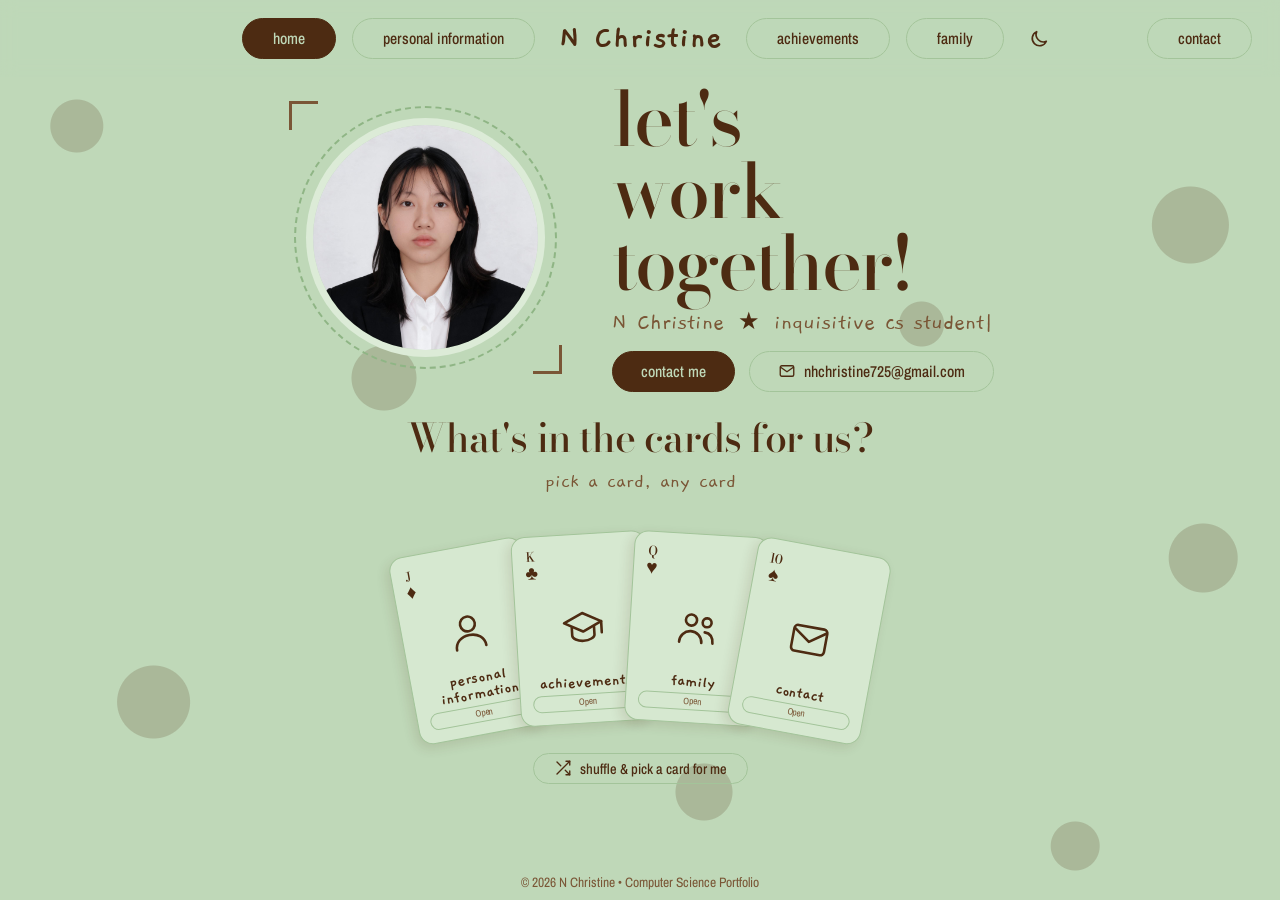
==== index.html @ 8bdc6e08 "Update index.html" ====
<!DOCTYPE html>
<html lang="en">
<head>
  <meta charset="UTF-8" />
  <meta name="viewport" content="width=device-width, initial-scale=1.0" />
  <title>N Christine — Portfolio</title>
  <meta name="description" content="Portfolio of N Christine, first-year BS Computer Science student at the University of the Cordilleras." />
  <link rel="icon" href="data:," />
  <link rel="preconnect" href="https://fonts.googleapis.com" />
  <link rel="preconnect" href="https://fonts.gstatic.com" crossorigin />
  <link href="https://fonts.googleapis.com/css2?family=Archivo+Narrow:wght@400;500;600&family=Bodoni+Moda:opsz,wght@6..96,400;6..96,500&family=Gaegu:wght@400;700&family=Almendra:wght@400;700&family=DM+Mono:wght@400;500&display=swap" rel="stylesheet" />
  <style>
    /* ===== COLORS & THEME (soft off-white, confetti dots, charcoal ink) ===== */
    :root {
      --bg: #bfd8b8;       /* Avocado */
      --card: #d6e8d0;
      --text: #4d2b12;     /* Espresso */
      --muted: #7a5636;
      --accent: #4d2b12;
      --accent2: #8fb585;
      --on-accent: #bfd8b8;
      --border: #a3c49a;
      --shadow: rgba(77, 43, 18, 0.12);
      --hand: "Gaegu", "Comic Sans MS", cursive;
      --serif: "Bodoni Moda", Georgia, serif;
      --sans: "Archivo Narrow", "Segoe UI", Arial, sans-serif;
    }
    body.dark {
      --bg: #4d2b12;
      --card: #5c3519;
      --text: #bfd8b8;
      --muted: #a9c4a1;
      --accent: #bfd8b8;
      --accent2: #8fb585;
      --on-accent: #4d2b12;
      --border: #6e4527;
      --shadow: rgba(0, 0, 0, 0.35);
    }
    * { box-sizing: border-box; margin: 0; padding: 0; }
    html, body { min-height: 100%; }
    body {
      font-family: var(--sans);
      background: var(--bg);
      color: var(--text);
      line-height: 1.6;
      transition: background .3s, color .3s;
      display: flex;
      flex-direction: column;
      min-height: 100vh;
      position: relative;
    }
    a { color: inherit; text-decoration: none; }

    /* Confetti dots background */
    body::before {
      content: "";
      position: fixed; inset: 0;
      z-index: -1; pointer-events: none;
      animation: drift 14s ease-in-out infinite alternate;
      opacity: .18;
      background:
        radial-gradient(circle at 6% 14%,  var(--accent) 0 26px, transparent 27px),
        radial-gradient(circle at 93% 25%, var(--accent) 0 38px, transparent 39px),
        radial-gradient(circle at 30% 42%, var(--accent) 0 32px, transparent 33px),
        radial-gradient(circle at 72% 36%, var(--accent) 0 22px, transparent 23px),
        radial-gradient(circle at 94% 62%, var(--accent) 0 34px, transparent 35px),
        radial-gradient(circle at 12% 78%, var(--accent) 0 36px, transparent 37px),
        radial-gradient(circle at 55% 88%, var(--accent) 0 28px, transparent 29px),
        radial-gradient(circle at 84% 94%, var(--accent) 0 24px, transparent 25px);
    }
    @keyframes drift { from { transform: translateY(-10px); } to { transform: translateY(12px); } }

    /* ===== NAVBAR: pill buttons around a handwritten name ===== */
    .navbar {
      position: sticky; top: 0; z-index: 100;
      display: grid; grid-template-columns: 1fr auto 1fr; align-items: center; gap: 24px;
      padding: 18px 5%;
      background: color-mix(in srgb, var(--bg) 88%, transparent);
      backdrop-filter: blur(8px);
    }
    .nav-side { display: flex; align-items: center; gap: 16px; }
    .nav-side.left { justify-content: flex-end; }
    .nav-side.right { justify-content: flex-start; }
    .logo {
      font-family: var(--hand); font-weight: 700; font-size: 2.1rem; line-height: 1;
      color: var(--text); cursor: pointer; text-align: center; white-space: nowrap;
    }
    button.nav-btn {
      font-family: var(--sans); font-size: .98rem; font-weight: 500;
      color: var(--text); background: transparent; cursor: pointer;
      padding: 9px 30px; border-radius: 30px; border: 1.5px solid var(--border);
      transition: all .2s; white-space: nowrap;
    }
    button.nav-btn:hover, button.nav-btn.active { background: var(--accent); color: var(--on-accent); border-color: var(--accent); }
    .theme-btn {
      background: none; border: none; cursor: pointer; color: var(--text);
      display: grid; place-items: center; width: 38px; height: 38px; border-radius: 50%;
    }
    .theme-btn:hover { background: var(--card); }

    /* ===== VIEWS ===== */
    main { flex: 1; padding: 30px 5% 40px; max-width: 1360px; margin: 0 auto; width: 100%; overflow-x: clip; }
    .page-view { display: none; }
    .page-view.active { display: block; }

    /* ===== HERO ===== */
    .hero {
      display: flex; align-items: center; justify-content: center;
      gap: 56px; min-height: 480px; margin-bottom: 60px;
    }
    .hero-img { position: relative; padding: 26px; }
    .hero-img img {
      width: 340px; height: 340px; object-fit: cover; border-radius: 50%;
      display: block;
      box-shadow: 0 0 0 7px color-mix(in srgb, var(--card) 85%, #fff);
      outline: 2px dashed var(--accent2); outline-offset: 17px;
    }
    .hero-img::before, .hero-img::after { content: ""; position: absolute; width: 26px; height: 26px; border: 0 solid var(--muted); pointer-events: none; }
    .hero-img::before { top: 2px; left: 2px; border-top-width: 3px; border-left-width: 3px; }
    .hero-img::after { bottom: 2px; right: 2px; border-bottom-width: 3px; border-right-width: 3px; }
    .hero-text h1 {
      font-family: var(--serif); font-weight: 500;
      font-size: clamp(3rem, 7vw, 5.4rem); line-height: .95; letter-spacing: -.03em;
    }
    .caption { font-family: var(--hand); font-size: 1.5rem; line-height: 1.2; color: var(--muted); margin-top: 18px; min-height: 2rem; }
    .caption .star { color: var(--text); margin: 0 4px; }
    .cursor { animation: blink 1s infinite; }
    @keyframes blink { 50% { opacity: 0; } }

    /* ===== CARD SECTION ===== */
    .deck-section-title {
      font-family: var(--serif); font-weight: 500; letter-spacing: -.02em;
      text-align: center; margin-bottom: 18px; font-size: clamp(2rem, 4.4vw, 3rem);
    }
    .deck-hint { text-align: center; font-family: var(--hand); font-size: 1.3rem; color: var(--muted); }

    .card-deck-wrapper {
      --cw: 170px; --ov: .3;
      display: flex; justify-content: center; align-items: flex-end; flex-wrap: nowrap;
      min-height: calc(var(--cw) * 1.41 + 90px); padding: 56px 0 10px; margin-bottom: 30px;
    }
    .nav-card {
      width: var(--cw); height: calc(var(--cw) * 1.41); flex: none;
      margin-left: calc(var(--cw) * var(--ov) * -1);
      background: var(--card);
      border: 1.5px solid var(--border); border-radius: 14px;
      padding: 16px; cursor: pointer;
      transition: transform .3s cubic-bezier(.25,.8,.25,1), box-shadow .3s, border-color .3s;
      display: flex; flex-direction: column; justify-content: space-between;
      box-shadow: -4px 4px 12px var(--shadow); position: relative; overflow: hidden;
      transform-origin: 50% 130%;
      transform: translateY(var(--y, 0px)) rotate(var(--rot, 0deg));
    }
    .nav-card:first-child { margin-left: 0; }
    .nav-card:hover, .nav-card:focus-visible {
      transform: translateY(-34px) rotate(0deg) scale(1.06);
      z-index: 20 !important; outline: none;
      border-color: var(--accent);
      box-shadow: 0 16px 28px var(--shadow);
    }
    .card-corner { font-family: var(--serif); font-weight: 500; font-size: 1.1rem; color: var(--text); display: flex; flex-direction: column; align-items: center; width: max-content; line-height: 1.1; }
    .card-corner.red { color: var(--text); }
    .card-suit { font-size: 1.2rem; line-height: 1; }
    .card-center { display: grid; place-items: center; color: var(--text); }
    .card-title-text { font-family: var(--hand); font-weight: 700; font-size: 1.5rem; line-height: 1; text-align: center; color: var(--text); }
    .card-badge {
      font-size: 0.72rem; text-align: center; padding: 2px 6px; border-radius: 10px; margin-top: 4px;
      background: transparent; color: var(--muted); border: 1px solid var(--border);
    }

    /* ===== ICONS ===== */
    .icon { width: 1em; height: 1em; fill: none; stroke: currentColor; stroke-width: 1.8;
            stroke-linecap: round; stroke-linejoin: round; flex-shrink: 0; }
    .card-center .icon { width: 56px; height: 56px; stroke-width: 1.4; }
    .theme-btn .icon { width: 22px; height: 22px; }
    .theme-btn .i-sun { display: none; }
    body.dark .theme-btn .i-sun { display: block; }
    body.dark .theme-btn .i-moon { display: none; }
    .contact-card-btn .icon { width: 22px; height: 22px; }
    .cs-card-icon .icon { width: 52px; height: 52px; stroke-width: 1.4; }
    .btn .icon { width: 18px; height: 18px; vertical-align: -3px; margin-right: 8px; }
    .deck-actions { display: flex; justify-content: center; margin: -10px 0 40px; }

    /* ===== SHUFFLE IN: cards slide in from the right, shuffling toward the left ===== */
    .card-deck-wrapper.pre .nav-card { opacity: 0; }
    .nav-card.dealt { animation: shuffleIn .95s cubic-bezier(.2,.8,.3,1) backwards; }
    /* shuffle & pick: the cards hop around, then one is chosen for you */
    .card-deck-wrapper.riffle .nav-card { animation: riffle .56s ease-in-out; }
    @keyframes riffle { 0%, 100% { translate: 0 0; } 45% { translate: var(--dx, 0px) -46px; } }
    .card-deck-wrapper.has-pick .nav-card:not(.picked) { opacity: .3; transition: opacity .35s, transform .3s; }
    @media (prefers-reduced-motion: reduce) { .card-deck-wrapper.riffle .nav-card { animation: none; } }
    @keyframes shuffleIn {
      0%   { opacity: 0; transform: translateX(80vw) translateY(-20px) rotate(28deg); }
      15%  { opacity: 1; }
      45%  { transform: translateX(26vw) translateY(-46px) rotate(-16deg); }
      72%  { transform: translateX(-5vw) translateY(-10px) rotate(9deg); }
    }
    @media (prefers-reduced-motion: reduce) {
      .nav-card.dealt, .cs-card-icon { animation: none; }
      .card-deck-wrapper.pre .nav-card { opacity: 1; }
    }

    /* ===== PAGE TRANSITION ===== */
    html.transitioning, html.transitioning body { overflow-x: hidden; }
    .flip-overlay {
      position: fixed; inset: 0; z-index: 500; display: grid; place-items: center;
      background: color-mix(in srgb, var(--bg) 80%, transparent);
      visibility: hidden; opacity: 0; transition: opacity .15s, visibility 0s .2s;
    }
    .flip-overlay.show { visibility: visible; opacity: 1; transition: opacity .15s; }
    .flip-scene { perspective: 1100px; }
    .flip-card { position: relative; width: 210px; height: 296px; transform-style: preserve-3d; }
    .card-face {
      position: absolute; inset: 0; border-radius: 18px; overflow: hidden;
      backface-visibility: hidden; -webkit-backface-visibility: hidden;
      box-shadow: 0 18px 40px var(--shadow);
    }
    .card-face.back {
      background:
        repeating-linear-gradient(45deg, transparent 0 9px, rgba(255,255,255,.07) 9px 10px),
        var(--accent);
      color: var(--on-accent);
      display: grid; place-items: center;
      border: 1.5px solid var(--accent);
    }
    .card-face.back::before {
      content: ""; position: absolute; inset: 12px; border-radius: 10px;
      border: 1.5px solid var(--on-accent); opacity: .5;
    }
    .card-face.back .spade-fill { width: 64px; height: 64px; }
    .card-face.front {
      transform: rotateY(180deg); background: var(--card); border: 1.5px solid var(--border);
      display: flex; flex-direction: column; align-items: center; justify-content: center; gap: 14px;
    }
    .card-face.front .card-corner { position: absolute; top: 14px; left: 16px; }
    .card-face.front .card-corner.br { top: auto; left: auto; bottom: 14px; right: 16px; transform: rotate(180deg); }
    .card-face.front .card-center .icon { width: 84px; height: 84px; stroke-width: 1.3; }
    .card-face.front .card-title-text { font-size: 1.55rem; padding: 0 16px; }
    .spade-fill { fill: currentColor; stroke: none; }

    /* ===== SPADE CURSOR ===== */
    html, body, * { cursor: url("data:image/svg+xml,%3Csvg xmlns='http://www.w3.org/2000/svg' width='26' height='26' viewBox='0 0 24 24'%3E%3Cpath d='M12 1.8C12 1.8 4 8.6 4 13.6a4.1 4.1 0 0 0 7 2.8c-.2 2.1-1 3.6-2.6 4.8h7.2c-1.6-1.2-2.4-2.7-2.6-4.8a4.1 4.1 0 0 0 7-2.8C20 8.6 12 1.8 12 1.8Z' fill='white' stroke='%234d2b12' stroke-width='1.3' stroke-linejoin='round'/%3E%3C/svg%3E") 13 3, auto; }
    a, button, .nav-card, .logo { cursor: url("data:image/svg+xml,%3Csvg xmlns='http://www.w3.org/2000/svg' width='34' height='34' viewBox='0 0 24 24'%3E%3Cpath d='M12 1.8C12 1.8 4 8.6 4 13.6a4.1 4.1 0 0 0 7 2.8c-.2 2.1-1 3.6-2.6 4.8h7.2c-1.6-1.2-2.4-2.7-2.6-4.8a4.1 4.1 0 0 0 7-2.8C20 8.6 12 1.8 12 1.8Z' fill='white' stroke='%234d2b12' stroke-width='1.3' stroke-linejoin='round'/%3E%3C/svg%3E") 17 4, pointer; }

    /* ===== BUTTONS ===== */
    .btn-row { display: flex; gap: 14px; flex-wrap: wrap; margin-top: 22px; }
    .btn {
      font-family: var(--sans); font-size: .98rem; font-weight: 500;
      padding: 9px 28px; border-radius: 30px; cursor: pointer;
      border: 1.5px solid var(--border); transition: transform .2s, background .2s, color .2s; display: inline-block;
    }
    .btn:hover { transform: translateY(-3px); }
    .btn.primary { background: var(--accent); border-color: var(--accent); color: var(--on-accent); }
    .btn.outline { color: var(--text); background: transparent; }
    .btn.outline:hover { background: var(--accent); color: var(--on-accent); border-color: var(--accent); }

    /* ===== CONTACT VIEW ===== */
    .contact-container {
      max-width: 600px; margin: 40px auto; background: var(--card);
      border: 1.5px solid var(--border); border-radius: 20px; padding: 40px;
      box-shadow: 0 8px 20px var(--shadow); text-align: center;
    }
    .contact-container h2 { font-family: var(--serif); font-weight: 500; font-size: 2.4rem; margin-bottom: 12px; letter-spacing: -.02em; }
    .contact-container p { color: var(--muted); margin-bottom: 28px; font-size: 1.1rem; }
    .contact-links { display: flex; flex-direction: column; gap: 14px; }
    .contact-card-btn {
      display: flex; align-items: center; justify-content: center; gap: 12px;
      padding: 12px; border-radius: 30px; background: transparent; border: 1.5px solid var(--border);
      font-weight: 500; font-size: 1.05rem; color: var(--text); transition: all .2s;
    }
    .contact-card-btn:hover { background: var(--accent); color: var(--on-accent); transform: translateY(-2px); }

    /* ===== COMING SOON VIEW ===== */
    .coming-soon-container {
      min-height: 400px; display: flex; flex-direction: column;
      align-items: center; justify-content: center; text-align: center;
      background: var(--card); border: 1.5px dashed var(--border); border-radius: 24px;
      padding: 50px 20px; margin: 40px 0;
    }
    .cs-card-icon {
      width: 100px; height: 140px; background: var(--bg); border: 1.5px solid var(--border);
      border-radius: 12px; display: flex; flex-direction: column; align-items: center;
      justify-content: center; margin-bottom: 24px; color: var(--text);
      box-shadow: 0 6px 14px var(--shadow); animation: float 3s ease-in-out infinite;
    }
    @keyframes float { 0%, 100% { transform: translateY(0); } 50% { transform: translateY(-10px); } }
    .cs-title { font-family: var(--serif); font-weight: 500; font-size: 2.4rem; letter-spacing: -.02em; margin-bottom: 10px; }
    .cs-subtitle { color: var(--muted); max-width: 450px; font-size: 1.1rem; margin-bottom: 28px; }


    /* ===== ABOUT VIEW ===== */
    .about-grid { display: grid; grid-template-columns: minmax(0,5.5fr) minmax(0,6.5fr); gap: 56px; align-items: start; margin: 24px 0 20px; }
    .about-photo { margin: 0; background: var(--card); border: 1.5px solid var(--border); border-radius: 20px; padding: 14px; box-shadow: 0 8px 20px var(--shadow); transform: rotate(-2deg); position: sticky; top: 110px; }
    .about-photo img { display: block; width: 100%; height: auto; border-radius: 12px; }
    .paper{background:linear-gradient(rgba(255,249,243,.7),rgba(255,249,243,.7)),#f7c5d5 url("paper.jpg") center/cover;color:#4d2b12;padding:44px 46px 30px;border-radius:10px;border:1.5px solid rgba(77,43,18,.2);box-shadow:0 8px 20px var(--shadow)}
    .paper p{font-size:1.3rem;line-height:1.75;margin-bottom:20px;font-weight:400;color:#4d2b12}
    .paper-rule { border: 0; border-top: 3px solid #4d2b12; margin: 22px 0 0; }
    .connect { margin-top: 28px; }
    .connect-title { font-family: "Almendra", var(--serif), Georgia, serif; font-weight: 700; font-size: 2.9rem; line-height: 1.1; color: var(--text); }
    .connect .btn-row { margin-top: 14px; }
    @media (max-width: 860px) {
      .about-grid { grid-template-columns: 1fr; gap: 30px; }
      .about-photo { position: static; max-width: 420px; margin: 0 auto; }
      .paper { padding: 26px 22px 18px; }
      .paper p { font-size: 1.15rem; }
      .connect { text-align: center; }
    }


    /* ===== PAGE HEADERS (card symbol per page) + AT-A-GLANCE ===== */
    .page-head { display: flex; align-items: center; justify-content: center; gap: 24px; margin: 6px 0 22px; text-align: left; }
    .page-title { font-family: var(--serif); font-weight: 500; font-size: clamp(2.2rem, 5vw, 3.4rem); letter-spacing: -.02em; line-height: 1; }
    .page-sub { font-family: var(--hand); font-size: 1.45rem; color: var(--muted); margin-top: 6px; }
    .mini-card { position: relative; width: 92px; height: 130px; flex: none; display: grid; place-items: center;
      background: var(--card); border: 1.5px solid var(--border); border-radius: 12px; color: var(--text);
      box-shadow: -3px 4px 10px var(--shadow); transform: rotate(-4deg); }
    .mini-card .card-corner { position: absolute; top: 8px; left: 9px; font-size: .95rem; }
    .mini-card .card-corner.br { top: auto; left: auto; bottom: 8px; right: 9px; transform: rotate(180deg); }
    .mini-card .card-center .icon { width: 42px; height: 42px; stroke-width: 1.4; }
    .cs-card-icon { width: auto; height: auto; background: none; border: 0; box-shadow: none; }
    .cs-card-icon .mini-card { width: 120px; height: 170px; }
    .cs-card-icon .mini-card .card-center .icon { width: 54px; height: 54px; }
    .glance { list-style: none; display: flex; flex-wrap: wrap; gap: 10px; margin: 0 0 22px; }
    .glance li { font-size: 1.02rem; padding: 4px 16px; border-radius: 30px; border: 1.5px solid var(--border); background: var(--card); color: var(--text); }
    @media (max-width: 860px) { .page-head { flex-direction: column; text-align: center; gap: 14px; } .glance { justify-content: center; } }

    /* ===== HOMEPAGE ROLE LINE ===== */
    .role { display: block; width: fit-content; max-width: 440px; font-family: var(--serif); font-weight: 400; font-size: clamp(1.25rem, 2vw, 1.5rem); line-height: 1.3; letter-spacing: -.01em; color: var(--text);
      background: var(--card); border: 1.5px solid var(--border); border-radius: 22px; padding: 14px 22px; margin-top: 22px; box-shadow: 0 6px 16px var(--shadow); }
    .role strong { font-weight: 500; }
    .hero .caption { margin-top: 18px; }
    @media (max-width: 860px) { .role { margin-left: auto; margin-right: auto; } }

    .badge { display: inline-flex; align-items: center; gap: 10px; font-size: 1.02rem; font-weight: 500; padding: 7px 18px; margin-bottom: 18px;
      border: 1.5px solid var(--border); border-radius: 30px; background: var(--card); color: var(--text); }
    .badge .dot { width: 10px; height: 10px; border-radius: 50%; background: #5fa35a; box-shadow: 0 0 0 4px rgba(95,163,90,.25); }
    @media (max-width: 860px) { .badge { font-size: .86rem; padding: 6px 14px; gap: 8px; } .badge .dot { width: 8px; height: 8px; box-shadow: 0 0 0 3px rgba(95,163,90,.25); } }
    /* ===== TOUCH LIFT FOR CARDS ===== */
    .nav-card { -webkit-tap-highlight-color: transparent; }
    .nav-card.picked, .nav-card:active {
      transform: translateY(-34px) rotate(0deg) scale(1.06);
      z-index: 20 !important;
      border-color: var(--accent);
      box-shadow: 0 16px 28px var(--shadow);
    }

    /* ===== FOOTER ===== */
    footer { text-align: center; padding: 24px; margin-top: auto; color: var(--muted); font-size: .95rem; }

    /* ===== RESPONSIVE ===== */
    @media (max-width: 860px) {
      .navbar { grid-template-columns: 1fr; gap: 10px; padding: 12px 4%; }
      .logo { font-size: 1.9rem; }
      .nav-side { justify-content: center !important; flex-wrap: wrap; gap: 8px; }
      button.nav-btn { padding: 6px 18px; font-size: .9rem; }
      .hero { flex-direction: column; text-align: center; gap: 28px; min-height: 0; }
      .hero-img img { width: 220px; height: 220px; }
      .btn-row { justify-content: center; }
      .card-deck-wrapper { --cw: min(118px, 24vw); --ov: .42; padding-top: 44px; }
      .nav-card { padding: 8px; border-radius: 10px; }
      .nav-card .card-corner { font-size: .8rem; }
      .nav-card .card-center .icon { width: 34px; height: 34px; }
      .nav-card .card-title-text { font-size: 1.1rem; }
      .nav-card .card-badge { display: none; }
      .flip-card { width: 180px; height: 254px; }
    }


    /* ===== HOMEPAGE: fit the hero + card hand in one screen on desktop ===== */
    @media (min-width: 901px) {
      body:has(#view-home.active) main, body:has(#view-about.active) main { padding-top: 6px; padding-bottom: 0; }
      body:has(#view-home.active) footer, body:has(#view-about.active) footer { padding: 6px; font-size: .85rem; }
      #view-home .hero { min-height: 0; margin-bottom: 1.6vh; gap: 48px; }
      #view-home .hero-img img { width: clamp(130px, 25vh, 340px); height: clamp(130px, 25vh, 340px); }
      #view-home .hero-text h1 { font-size: clamp(2.2rem, 8.4vh, 5.4rem); }
      #view-home .caption { margin-top: 1.2vh; font-size: clamp(1.1rem, 2.8vh, 1.5rem); min-height: 0; }
      #view-home .btn-row { margin-top: 1.4vh; }
      #view-home .deck-section-title { font-size: clamp(1.5rem, 4.4vh, 3rem); margin-bottom: .2vh; }
      #view-home .deck-hint { font-size: clamp(1rem, 2.5vh, 1.3rem); line-height: 1.1; }
      #view-home .card-deck-wrapper { --cw: clamp(90px, 15vh, 170px); min-height: 0; padding: clamp(22px, 4.2vh, 56px) 0 0; margin-bottom: 0; }
      #view-home .nav-card { padding: calc(var(--cw) * .09); }
      #view-home .nav-card .card-corner { font-size: calc(var(--cw) * .06 + .3rem); }
      #view-home .nav-card .card-center .icon { width: calc(var(--cw) * .33); height: calc(var(--cw) * .33); }
      #view-home .nav-card .card-title-text { font-size: calc(var(--cw) * .06 + .55rem); }
      #view-home .nav-card .card-title-text small { font-size: .5rem; }
      #view-home .nav-card .card-badge { font-size: .58rem; padding: 0 6px; margin-top: 2px; }
      #view-home .deck-actions { margin: 3.4vh 0 0; position: relative; z-index: 30; }
      #view-home .deck-actions .btn { padding: 5px 20px; font-size: .9rem; }
    }

    @media (min-width: 901px) and (max-width: 1180px) {
      #view-home .hero-img img { width: clamp(120px, 21vh, 340px); height: clamp(120px, 21vh, 340px); }
      #view-home .hero-text h1 { font-size: clamp(2rem, 7.4vh, 5.4rem); }
      #view-home .card-deck-wrapper { --cw: clamp(84px, 12.6vh, 170px); }
      #view-home .deck-actions { margin-top: 2.4vh; }
    }

    /* ===== EDUCATION & FAMILY PAGES ===== */
    .content-wrap { max-width: 1000px; margin: 0 auto; }
    .sec-label { font-family: var(--hand); font-weight: 700; font-size: 1.9rem; line-height: 1; margin: 30px 0 14px; }
    .entries { display: grid; grid-template-columns: repeat(auto-fit, minmax(300px, 1fr)); gap: 20px; }
    .entry { background: var(--card); border: 1.5px solid var(--border); border-radius: 20px; padding: 24px 26px; box-shadow: 0 8px 20px var(--shadow); }
    .entry-tag { display: inline-block; font-size: .85rem; padding: 2px 12px; border: 1.5px solid var(--border); border-radius: 30px; color: var(--muted); margin-bottom: 10px; }
    .entry h3 { font-family: var(--serif); font-weight: 500; font-size: 1.5rem; letter-spacing: -.01em; line-height: 1.2; }
    .entry-org { color: var(--muted); margin: 4px 0 8px; }
    .entry p { font-size: 1.08rem; }
    .entry.soon { background: transparent; border-style: dashed; box-shadow: none; }
    .card-title-text small { display: block; font-family: var(--sans); font-size: .8rem; font-weight: 500; line-height: 1.2; color: var(--muted); margin-top: 3px; }
    @media (max-width: 860px) { .nav-card .card-title-text small { font-size: .62rem; } }
    .back-row { display: flex; justify-content: center; gap: 14px; flex-wrap: wrap; margin-top: 36px; }

    /* ===== ACHIEVEMENTS: experience-style cards, 3 columns, one screen on desktop ===== */
    .ach { max-width: 1100px; margin: 0 auto; }
    .xp-item { display: grid; grid-template-columns: 24px minmax(0, 1fr); gap: 6px; align-items: stretch; }
    .xp-rail { position: relative; }
    .xp-rail::before { content: ""; position: absolute; left: 11px; top: 40px; bottom: 0; border-left: 2px dashed var(--border); }
    .xp-rail::after { content: ""; position: absolute; left: 4px; top: 19px; width: 14px; height: 14px; border: 2px solid var(--accent); border-radius: 3px; background: var(--bg); transform: rotate(45deg); }
    .xp-hint { color: var(--muted); font-size: 1.05rem; margin: 0 0 14px; }
    .xps { display: grid; grid-template-columns: repeat(3, minmax(0, 1fr)); gap: 18px 14px; }
    .xp { position: relative; display: grid; grid-template-columns: minmax(0, 1fr) auto; gap: 16px; align-items: start; background: var(--card); border: 1.5px solid var(--border); border-left: 5px solid var(--accent); border-radius: 18px; padding: 18px 20px; box-shadow: 0 8px 20px var(--shadow); }
    .xp-top { display: flex; align-items: center; flex-wrap: wrap; gap: 6px 10px; margin-bottom: 8px; }
    .xp-year { font-family: "DM Mono", ui-monospace, Menlo, Consolas, monospace; font-size: .9rem; color: var(--muted); }
    .xp-tag { font-size: .85rem; font-weight: 500; padding: 1px 12px; border-radius: 30px; background: color-mix(in srgb, var(--accent2) 45%, var(--card)); color: var(--text); }
    .xp-new { font-family: "DM Mono", ui-monospace, monospace; font-size: .68rem; letter-spacing: .1em; text-transform: uppercase; padding: 2px 10px; border-radius: 30px; background: var(--accent); color: var(--on-accent); }
    .xp h3 { font-family: var(--sans); font-weight: 600; font-size: 1.3rem; line-height: 1.2; }
    .xp-org { color: var(--muted); font-size: 1.02rem; line-height: 1.3; margin: 3px 0 6px; }
    .xp-org:has(+ .xp-org) { margin-bottom: 0; }
    .xp-org + .xp-org { margin-top: 0; }
    .tl .xp-org { display: flex; align-items: flex-start; gap: 7px; }
    .xp-ico { width: 14px; height: 14px; flex: none; margin-top: .24em; fill: none; stroke: currentColor; stroke-width: 1.8; stroke-linecap: round; stroke-linejoin: round; opacity: .85; }
    .xp p { font-size: 1.02rem; line-height: 1.4; }
    .xp .cert-thumb { width: 104px; padding: 0; border: 1.5px solid var(--border); border-radius: 10px; overflow: hidden; background: var(--bg); box-shadow: 0 4px 10px var(--shadow); font: inherit; color: inherit; }
    .xp.wide .cert-thumb { width: 132px; }
    .xp .cert-thumb img { display: block; width: 100%; height: auto; transition: transform .25s; }
    .xp .cert-thumb:hover img, .xp .cert-thumb:focus-visible img { transform: scale(1.05); }
    .xp-tile { width: 104px; aspect-ratio: 1; display: grid; place-items: center; border: 1.5px dashed var(--border); border-radius: 10px; color: var(--muted); }
    .xp-tile .icon { width: 44px; height: 44px; }
    .xp .xp-logo-btn { width: auto; padding: 0; border: 0; border-radius: 10px; background: transparent; box-shadow: none; justify-self: center; cursor: pointer; }
    .xp .xp-logo-btn .xp-logo { display: block; height: 118px; width: auto; filter: drop-shadow(0 3px 6px var(--shadow)); transition: transform .25s; }
    .xp .xp-logo-btn:hover .xp-logo, .xp .xp-logo-btn:focus-visible .xp-logo { transform: scale(1.06); }
    /* dark mode: the dark-green seal needs a light plate to stay visible */
    body.dark .xp .xp-logo-btn { background: #eef3e6; padding: 8px 10px; box-shadow: 0 4px 10px rgba(0, 0, 0, .35); }
    body.dark .xp .xp-logo-btn .xp-logo { filter: none; }
    @media (max-width: 1000px) { .xps { grid-template-columns: repeat(2, minmax(0, 1fr)); } }
    @media (max-width: 640px) { .xps { grid-template-columns: 1fr; } }
    @media (min-width: 901px) {
      body:has(#view-education.active) main { padding-top: 6px; padding-bottom: 0; }
      body:has(#view-education.active) footer { padding: 6px; font-size: .85rem; }
      .ach { max-width: 1280px; }
      .xp-hint { margin: 0 0 10px; }
      .xps { gap: 16px 12px; }
      #view-education .back-row { margin-top: 12px; padding-bottom: 4px; }
    }
    .lightbox { position: fixed; inset: 0; z-index: 1000; display: none; align-items: center; justify-content: center; padding: 24px; background: rgba(30, 16, 6, .82); }
    .lightbox.open { display: flex; }
    .lightbox img { max-width: 100%; max-height: 100%; border-radius: 10px; box-shadow: 0 12px 40px rgba(0,0,0,.5); background: #fff; }
    .lightbox-close { position: absolute; top: 16px; right: 20px; width: 42px; height: 42px; border-radius: 50%; border: 1.5px solid var(--border); background: var(--card); color: var(--text); font-size: 1.4rem; line-height: 1; }
    @media (max-width: 1180px) {
      .navbar { grid-template-columns: 1fr; gap: 10px; padding: 12px 4%; }
      .logo { font-size: 1.9rem; }
      .nav-side { justify-content: center !important; flex-wrap: wrap; gap: 8px; }
      button.nav-btn { padding: 6px 18px; font-size: .9rem; }
    }

    /* ===== ABOUT: numbered-cards layout ===== */
    .ab { max-width: 1100px; margin: 0 auto; }
    .ab-head { display: flex; align-items: center; gap: 22px; margin: 6px 0 30px; }
    .ab-title-wrap { display: flex; align-items: center; gap: 14px; }
    .ab-num, .ab-label, .ab-card-title, .ab-k, .ab-row dt { font-family: "DM Mono", ui-monospace, Menlo, Consolas, monospace; }
    .ab-num { font-size: .95rem; color: var(--muted); }
    .ab-line { width: 30px; height: 1.5px; background: var(--muted); }
    .ab-title { font-family: var(--serif); font-weight: 500; font-size: clamp(2.4rem, 5vw, 3.6rem); letter-spacing: -.02em; line-height: 1; }
    .nw { white-space: nowrap; }
    .ab-id { display: flex; align-items: center; gap: 22px; margin-bottom: 16px; }
    .ab-id img { width: 130px; height: 130px; border-radius: 18px; object-fit: cover; border: 2px solid var(--border); box-shadow: 0 6px 14px var(--shadow); flex: none; background: var(--card); }
    .ab-id-name { font-family: var(--serif); font-size: 2.2rem; line-height: 1.1; color: var(--text); }
    .ab-id-sub { font-size: 1.05rem; letter-spacing: .08em; color: var(--muted); margin-top: 6px; }
    .ab-contact a { color: inherit; text-decoration: none; }
    .ab-contact a:hover { text-decoration: underline; }
    .ab-card { background: var(--card); border: 1.5px solid var(--border); border-left: 5px solid var(--accent2); border-radius: 18px; padding: 24px 26px; box-shadow: 0 8px 20px var(--shadow); }
    .ab-top { display: grid; grid-template-columns: minmax(0, 1fr); gap: 26px; align-items: stretch; }
    .ab-profile { display: flex; flex-direction: column; align-items: center; justify-content: center; text-align: center; gap: 16px; }
    .ab-photo { display: block; width: 100%; max-width: 320px; aspect-ratio: 1 / 1; object-fit: cover; border-radius: 14px; }
    .ab-name { font-family: var(--serif); font-weight: 500; font-size: 1.8rem; letter-spacing: -.01em; line-height: 1.1; }
    .ab-profile .badge { margin: 0; text-align: left; }
    .ab-card-title, .ab-label { font-size: .8rem; font-weight: 500; letter-spacing: .14em; text-transform: uppercase; color: var(--muted); }
    .ab-card-title { margin-bottom: 8px; }
    .ab-dl { display: grid; grid-template-columns: repeat(2, minmax(0, 1fr)); gap: 0 32px; }
    .ab-row { padding: 11px 0; border-bottom: 1.5px dashed var(--border); min-width: 0; }
    .ab-row.wide { grid-column: 1 / -1; }
    .ab-row dt { font-size: .72rem; letter-spacing: .1em; text-transform: uppercase; color: var(--muted); }
    .ab-row dd { font-size: 1.1rem; margin: 2px 0 0; overflow-wrap: anywhere; }
    .ab-row a { text-decoration: underline; text-underline-offset: 3px; }
    .ab-label { display: flex; align-items: center; gap: 14px; margin: 48px 0 16px; }
    .ab-label::after { content: ""; flex: 1; height: 1.5px; background: var(--border); }
    .ab-label.first { margin-top: 44px; }
    .ab-mid { display: grid; grid-template-columns: minmax(0, 6fr) minmax(0, 5fr); gap: 40px; align-items: start; }
    .ab-bio p { font-size: 1.4rem; line-height: 1.75; margin: 0 0 18px; color: var(--text); }
    .ab-bio .paper-rule { margin-top: 24px; }
    .ab-cards { display: grid; grid-template-columns: 1fr 1fr; gap: 16px; }
    .ab-mini { display: flex; align-items: flex-start; gap: 12px; padding: 16px 18px; border-radius: 14px; }
    .ab-n { flex: none; width: 26px; height: 26px; border-radius: 50%; background: var(--accent); color: var(--on-accent); display: grid; place-items: center; font-family: "DM Mono", ui-monospace, monospace; font-size: .8rem; margin-top: 2px; }
    .ab-k { font-size: .7rem; letter-spacing: .1em; text-transform: uppercase; color: var(--muted); }
    .ab-v { font-size: 1.08rem; line-height: 1.35; margin-top: 2px; }
    .ab-stats { display: grid; grid-template-columns: repeat(3, 1fr); width: 100%; margin: 28px 0 0; padding: 10px 8px; border-radius: 18px; background: color-mix(in srgb, var(--accent) 8%, var(--card)); }
    .ab-plus { font-family: 'Archivo Narrow', Arial, sans-serif; font-weight: 700; font-size: 1em; margin-left: 3px; color: var(--accent); opacity: 1; }
    .ab-stat { text-align: center; padding: 0 12px; }
    .ab-stat + .ab-stat { border-left: 1.5px solid color-mix(in srgb, var(--accent) 20%, transparent); }
    .ab-big { font-family: var(--serif); font-size: 1.7rem; line-height: 1.1; }
    .ab-cap { color: var(--muted); font-size: .85rem; line-height: 1.25; }
    .ab-skills { display: grid; grid-template-columns: repeat(3, minmax(0, 1fr)); gap: 18px; }
    .ab-skill-head { display: flex; align-items: flex-start; gap: 12px; }
    .ab-skill-head h3 { font-family: var(--sans); font-weight: 600; font-size: 1.3rem; line-height: 1.25; letter-spacing: .01em; color: var(--text); }
    .ab-tags { list-style: none; display: flex; flex-wrap: wrap; gap: 8px; margin-top: 16px; }
    .ab-tags li { font-size: .98rem; padding: 3px 14px; border-radius: 30px; border: 1.5px solid var(--border); background: transparent; color: var(--text); }
    .ab .connect, .ach .connect { margin-top: 52px; }

    /* page 2-4 header cards: keep flipping over and over, left to right */
    @keyframes cardFlip { from { transform: perspective(500px) rotate(-4deg) rotateY(0deg); } to { transform: perspective(500px) rotate(-4deg) rotateY(360deg); } }
    #view-about .mini-card, #view-education .mini-card, #view-family .mini-card { animation: cardFlip 3.2s ease-in-out infinite; }
    @media (prefers-reduced-motion: reduce) { #view-about .mini-card, #view-education .mini-card, #view-family .mini-card { animation: none; } }
    .ab-sub { font-family: var(--hand); font-size: 1.5rem; color: var(--muted); margin-left: 10px; white-space: nowrap; }
    @media (max-width: 700px) { .ab-title-wrap { flex-wrap: wrap; justify-content: center; row-gap: 4px; } .ab-sub { flex-basis: 100%; text-align: center; margin-left: 0; white-space: normal; font-size: 1.25rem; } }
    .ab .back-row { margin-top: 20px; }

    /* achievements on a horizontal timeline, oldest to newest */
    .tl { list-style: none; margin: 4px 0 0; padding: 0; display: grid; grid-template-columns: repeat(8, minmax(0, 1fr)); grid-template-rows: auto 108px auto; column-gap: 14px; position: relative; }
    .tl::before { content: ""; grid-row: 2; grid-column: 1 / -1; align-self: center; height: 3px; background: var(--accent); border-radius: 2px; }
    .tl::after { content: ""; grid-row: 2; grid-column: 1 / -1; align-self: center; height: 16px; margin-right: -6px;
      background: linear-gradient(to bottom left, transparent 50%, var(--accent) 50%) right top / 14px 50% no-repeat,
                  linear-gradient(to top left, transparent 50%, var(--accent) 50%) right bottom / 14px 50% no-repeat;
      pointer-events: none; transform-origin: right center; }
    .tl-item { grid-column: var(--c) / span 2; grid-row: 1 / 4; display: grid; grid-template-rows: subgrid; position: relative; z-index: 1; }
    .tl-item .xp { display: grid; grid-template-columns: minmax(0, 1fr) auto; }
    .tl-item.up .xp { grid-row: 1; align-self: end; }
    .tl-item.down .xp { grid-row: 3; align-self: start; }
    /* neighbouring timeline items overlap by one grid column, so only the cards themselves take clicks */
    .tl-item { pointer-events: none; }
    .tl-item .xp { pointer-events: auto; }
    .tl-pt { grid-row: 2; position: relative; }
    .tl-node { position: absolute; left: 25%; top: 50%; width: 16px; height: 16px; margin: -8px 0 0 -8px; border: 3px solid var(--accent); border-radius: 4px; background: var(--bg); transform: rotate(45deg); }
    .tl-stem { position: absolute; left: 25%; margin-left: -1px; width: 2px; background: var(--accent); }
    .tl-item.up .tl-stem { bottom: 50%; height: 50%; }
    .tl-item.down .tl-stem { top: 50%; height: 50%; }
    .tl-label { position: absolute; left: 25%; transform: translateX(-50%); white-space: nowrap; font-family: "DM Mono", ui-monospace, monospace; font-size: .86rem; color: var(--text); font-weight: 500; }
    .tl-item.up .tl-label { top: calc(50% + 22px); }
    .tl-item.down .tl-label { bottom: calc(50% + 22px); }
    .tl .xp-year { display: none; }
    .tl .xp-top:not(:has(.xp-live)) { display: none; }
    .xp-live { display: inline-flex; align-items: center; gap: 7px; font-size: .82rem; font-weight: 500; padding: 1px 12px; border-radius: 30px; border: 1.5px solid var(--border); background: var(--card); color: var(--text); }
    .live-dot { width: 9px; height: 9px; border-radius: 50%; background: #5fa35a; box-shadow: 0 0 0 3px rgba(95, 163, 90, .25); animation: livePulse 1.8s ease-in-out infinite; }
    @keyframes livePulse { 0%, 100% { box-shadow: 0 0 0 3px rgba(95, 163, 90, .25); } 50% { box-shadow: 0 0 0 6px rgba(95, 163, 90, .08); } }
    @media (prefers-reduced-motion: reduce) { .live-dot { animation: none; } }
    .tl .xp p { font-size: 1.1rem; line-height: 1.4; }
    .tl .xp h3 { font-size: 1.5rem; }
    .tl .xp-org { font-size: 1.12rem; }
    .tl .xp-ico { width: 16px; height: 16px; }
    .tl-label { font-size: .96rem; }
    @media (max-width: 900px) {
      .tl { display: block; padding-left: 30px; }
      .tl::before { position: absolute; left: 9px; top: 6px; bottom: 6px; width: 3px; height: auto; }
      .tl::after { display: none; }
      .tl::before { animation-name: lineDown !important; transform-origin: top !important; }
      .tl-item { display: block; margin-bottom: 18px; }
      .tl-pt { position: absolute; left: -30px; top: 22px; width: 20px; height: 20px; }
      .tl-node { left: 10px; }
      .tl-stem, .tl-label { display: none; }
      .tl .xp-year { display: inline; }
    }
    /* achievements deal in one by one */
/* arrow is "shot" left to right, then entries drop in from above / rise from below */
    .ach .tl::before { transform-origin: left center; animation: lineShoot .85s cubic-bezier(.12, .8, .2, 1) both; }
    .ach .tl::after { animation: arrowShoot .85s cubic-bezier(.12, .8, .2, 1) both, arrowShake .5s ease-out .85s both; }
    @keyframes lineShoot { from { transform: scaleX(0); } to { transform: scaleX(1); } }
    @keyframes lineDown { from { transform: scaleY(0); } to { transform: scaleY(1); } }
    @keyframes arrowShoot { from { translate: -100% 0; } to { translate: 0 0; } }
    @keyframes arrowShake { 0% { rotate: 0deg; } 20% { rotate: -5deg; } 45% { rotate: 3.5deg; } 70% { rotate: -1.5deg; } 100% { rotate: 0deg; } }
    .ach .tl-item { animation-duration: .7s; animation-timing-function: cubic-bezier(.2, .85, .25, 1.05); animation-fill-mode: both; animation-delay: calc(var(--i, 0) * .2s + .8s); }
    .ach .tl-item.up { animation-name: xpDrop; }
    .ach .tl-item.down { animation-name: xpRise; }
    @keyframes xpDrop { from { opacity: 0; transform: translateY(-70px) rotate(1.5deg) scale(.96); } to { opacity: 1; transform: none; } }
    @keyframes xpRise { from { opacity: 0; transform: translateY(70px) rotate(-1.5deg) scale(.96); } to { opacity: 1; transform: none; } }
    @media (prefers-reduced-motion: reduce) { .ach .tl::before, .ach .tl::after, .ach .tl-item { animation: none !important; } }

    /* personal information: staggered entrance */
    #view-about.active .ab-head { animation: abSlideDown .6s cubic-bezier(.2,.8,.2,1) both; }
    #view-about.active .ab-id img { animation: abPop .75s cubic-bezier(.3,1.4,.4,1) .15s both; }
    #view-about.active .ab-id-name, #view-about.active .ab-id-sub { animation: abSlideRight .6s cubic-bezier(.2,.8,.2,1) .3s both; }
    #view-about.active .ab-bio p { animation: abSlideRight .65s cubic-bezier(.2,.8,.2,1) both; }
    #view-about.active .ab-bio p:nth-of-type(1) { animation-delay: .4s; }
    #view-about.active .ab-bio p:nth-of-type(2) { animation-delay: .55s; }
    #view-about.active .ab-bio p:nth-of-type(3) { animation-delay: .7s; }
    #view-about.active .ab-cards .ab-card { animation: abFlipIn .6s cubic-bezier(.2,.8,.2,1) both; animation-delay: calc(var(--k, 0) * .08s + .45s); }
    #view-about.active .ab-stats { animation: abRiseIn .6s ease-out 1.05s both; }
    #view-about.active .ab-label { animation: abRiseIn .5s ease-out 1.15s both; }
    #view-about.active .ab-skills > * { animation: abRiseIn .6s cubic-bezier(.2,.8,.2,1) both; animation-delay: calc(var(--k, 0) * .12s + 1.2s); }
    #view-about.active .back-row { animation: abRiseIn .5s ease-out 1.5s both; }
    @keyframes abSlideDown { from { opacity: 0; transform: translateY(-24px); } to { opacity: 1; transform: none; } }
    @keyframes abSlideRight { from { opacity: 0; transform: translateX(-36px); } to { opacity: 1; transform: none; } }
    @keyframes abPop { from { opacity: 0; transform: scale(.4) rotate(-8deg); } to { opacity: 1; transform: none; } }
    @keyframes abFlipIn { from { opacity: 0; transform: perspective(600px) rotateY(-70deg) translateX(30px); } to { opacity: 1; transform: none; } }
    @keyframes abRiseIn { from { opacity: 0; transform: translateY(22px); } to { opacity: 1; transform: none; } }
    @media (prefers-reduced-motion: reduce) { #view-about * { animation: none !important; } }
    /* contact button pinned to the top-right corner of the page (desktop) */
    @media (min-width: 901px) {
      .navbar { padding-left: 28px; padding-right: 28px; }
      #nav-contact { margin-left: auto; }
    }
    @media (min-width: 901px) {
      .ab { max-width: 1280px; }
      .ab-head { margin: 0 0 14px; gap: 12px; }
      .ab-head [data-card] { zoom: .5; }
      .ab-title { font-size: 2.8rem; }
      .ab-top { grid-template-columns: minmax(0, 5.7fr) minmax(0, 5.3fr); gap: 28px; align-items: stretch; }
      .ab-bio { display: flex; flex-direction: column; justify-content: flex-start; gap: 12px; }
      .ab-bio .ab-id { margin: 0 0 2px; }
      .ab-side { align-self: end; }
      .ab-bio p { font-size: 1.35rem; line-height: 1.5; margin: 0; }
      .ab-bio .paper-rule { display: none; }
      .ab-cards { grid-template-columns: 1fr 1fr; gap: 10px; }
      .ab-mini { padding: 12px 14px; gap: 10px; }
      .ab-mini .ab-n { width: 28px; height: 28px; font-size: .85rem; margin-top: 0; }
      .ab-mini .ab-k { font-size: .75rem; }
      .ab-id { margin-bottom: 0; gap: 24px; }
      .ab-id img { width: 165px; height: 165px; border-radius: 18px; }
      .ab-id-name { font-size: 3rem; }
      .ab-id-sub { font-size: 1.15rem; margin-top: 4px; }
      .ab-v { font-size: 1.05rem; line-height: 1.25; }
      .ab-stats { margin-top: 12px; padding: 10px 8px; }
      .ab-big { font-size: 1.8rem; }
      .ab-cap { font-size: .95rem; }
      .ab-label { margin: 12px 0 8px; font-size: .9rem; }
      .ab-skills { gap: 12px; }
      .ab-skills .ab-card { padding: 14px 18px; }
      .ab-skill-head h3 { font-size: 1.15rem; }
      .ab-tags { margin-top: 8px; gap: 6px; }
      .ab-tags li { font-size: .9rem; padding: 2px 12px; }
      .ab .connect, .ach .connect { margin-top: 20px; display: flex; align-items: center; justify-content: center; gap: 24px; flex-wrap: wrap; text-align: left; }
      .ab .connect .connect-title, .ach .connect .connect-title { font-size: 1.8rem; }
      .ab .connect .btn-row, .ach .connect .btn-row { margin-top: 0; }
    }
    @media (max-width: 900px) {
      .ab-head { flex-direction: column; gap: 14px; }
      .ab-top, .ab-mid, .ab-skills { grid-template-columns: 1fr; }
      .ab-mid { gap: 0; }
      .ab-dl { grid-template-columns: 1fr 1fr; gap: 0 20px; }
      .ab-bio p { font-size: 1.3rem; }
    }
    @media (max-width: 520px) {
      .ab-cards, .ab-dl { grid-template-columns: 1fr; }
      .ab-stats { padding: 10px 4px; }
      .ab-stat { padding: 0 6px; }
      .ab-cap { font-size: .78rem; }
      .ab-card { padding: 20px 18px; }
    }
  </style>
</head>
<body>

  <!-- ===== ICON SPRITE ===== -->
  <svg width="0" height="0" style="position:absolute" aria-hidden="true">
    <symbol id="i-home" viewBox="0 0 24 24"><path d="M3 10.5 12 3l9 7.5"/><path d="M5 9.5V20a1 1 0 0 0 1 1h4v-6h4v6h4a1 1 0 0 0 1-1V9.5"/></symbol>
    <symbol id="i-user" viewBox="0 0 24 24"><circle cx="12" cy="8" r="4"/><path d="M4 21c0-4.4 3.6-7 8-7s8 2.6 8 7"/></symbol>
    <symbol id="i-code" viewBox="0 0 24 24"><rect x="3" y="4" width="18" height="16" rx="2"/><path d="m10 9-3 3 3 3"/><path d="m14 9 3 3-3 3"/></symbol>
    <symbol id="i-chart" viewBox="0 0 24 24"><path d="M4 20V4"/><path d="M4 20h16"/><rect x="7.5" y="12" width="3" height="5" rx=".6"/><rect x="12.5" y="8" width="3" height="9" rx=".6"/><rect x="17.5" y="5" width="2.5" height="12" rx=".6" transform="translate(-1 0)"/></symbol>
    <symbol id="i-mail" viewBox="0 0 24 24"><rect x="3" y="5" width="18" height="14" rx="2"/><path d="m3.5 7 8.5 6 8.5-6"/></symbol>
    <symbol id="i-github" viewBox="0 0 24 24"><path d="M9 19c-4.3 1.4-4.3-2.5-6-3m12 5v-3.5c0-1 .1-1.4-.5-2 2.8-.3 5.5-1.4 5.5-6a4.6 4.6 0 0 0-1.3-3.2 4.2 4.2 0 0 0-.1-3.2s-1.1-.3-3.5 1.3a12.3 12.3 0 0 0-6.2 0C6.5 2.8 5.4 3.1 5.4 3.1a4.2 4.2 0 0 0-.1 3.2A4.6 4.6 0 0 0 4 9.5c0 4.6 2.7 5.7 5.5 6-.6.6-.6 1.2-.5 2V21"/></symbol>
    <symbol id="i-moon" viewBox="0 0 24 24"><path d="M20 14.5A8 8 0 0 1 9.5 4 8 8 0 1 0 20 14.5Z"/></symbol>
    <symbol id="i-sun" viewBox="0 0 24 24"><circle cx="12" cy="12" r="4"/><path d="M12 2v2M12 20v2M4.9 4.9l1.4 1.4M17.7 17.7l1.4 1.4M2 12h2M20 12h2M4.9 19.1l1.4-1.4M17.7 6.3l1.4-1.4"/></symbol>
    <symbol id="i-shuffle" viewBox="0 0 24 24"><path d="M16 3h5v5"/><path d="M4 20 21 3"/><path d="M21 16v5h-5"/><path d="m15 15 6 6"/><path d="M4 4l5 5"/></symbol>
    <symbol id="i-spade" viewBox="0 0 24 24"><path d="M12 1.8C12 1.8 4 8.6 4 13.6a4.1 4.1 0 0 0 7 2.8c-.2 2.1-1 3.6-2.6 4.8h7.2c-1.6-1.2-2.4-2.7-2.6-4.8a4.1 4.1 0 0 0 7-2.8C20 8.6 12 1.8 12 1.8Z"/></symbol>
    <symbol id="i-grad" viewBox="0 0 24 24"><path d="M2 9l10-5 10 5-10 5-10-5z"/><path d="M6 11.5V16c0 1.4 2.7 3 6 3s6-1.6 6-3v-4.5"/><path d="M22 9v6"/></symbol>
    <symbol id="i-family" viewBox="0 0 24 24"><circle cx="9" cy="8" r="3"/><path d="M3 20c0-3.3 2.7-6 6-6s6 2.7 6 6"/><circle cx="17.5" cy="9" r="2.4"/><path d="M16.5 14.2c2.9.3 4.5 2.3 4.5 5.8"/></symbol>
    <symbol id="i-cards" viewBox="0 0 24 24"><rect x="3" y="6" width="12" height="15" rx="2" transform="rotate(-8 9 13.5)"/><rect x="9" y="3" width="12" height="15" rx="2"/></symbol>
  </svg>

  <!-- ===== HEADER / NAVBAR ===== -->
  <header class="navbar">
    <div class="nav-side left">
      <button class="nav-btn active" id="nav-home" onclick="showView('home')">home</button>
      <button class="nav-btn" id="nav-about" onclick="showView('about')">personal information</button>
    </div>
    <div class="logo" onclick="showView('home')">N Christine</div>
    <div class="nav-side right">
      <button class="nav-btn" id="nav-education" onclick="showView('education')">achievements</button>
      <button class="nav-btn" id="nav-family" onclick="showView('family')">family</button>
      <button id="themeBtn" class="theme-btn" aria-label="Toggle dark mode"><svg class="icon i-moon" aria-hidden="true"><use href="#i-moon"/></svg><svg class="icon i-sun" aria-hidden="true"><use href="#i-sun"/></svg></button>
      <button class="nav-btn" id="nav-contact" onclick="showView('contact')">contact</button>
    </div>
  </header>

  <main>
    <!-- ===== VIEW 1: HOME PAGE ===== -->
    <div id="view-home" class="page-view active">
      <section class="hero">
        <div class="hero-img">
          <img src="assets/photo.jpg" alt="N Christine profile photo" onerror="this.onerror=null;this.src='data:image/svg+xml;utf8,%3Csvg xmlns=%27http://www.w3.org/2000/svg%27 viewBox=%270 0 230 230%27%3E%3Crect width=%27230%27 height=%27230%27 fill=%27%23d9d9d6%27/%3E%3Ctext x=%2750%25%27 y=%2754%25%27 text-anchor=%27middle%27 font-family=%27Georgia,serif%27 font-size=%2772%27 fill=%27%234d2b12%27%3ENC%3C/text%3E%3C/svg%3E'" />
        </div>
        <div class="hero-text">
          <h1>let's<br>work<br>together!</h1>
          <p class="caption">N Christine <span class="star">★</span> <span id="typing"></span><span class="cursor">|</span></p>
          <div class="btn-row">
            <button class="btn primary" onclick="showView('contact')">contact me</button>
            <button type="button" class="btn outline" data-copy="nhchristine725@gmail.com" title="Click to copy"><svg class="icon" aria-hidden="true"><use href="#i-mail"/></svg><span class="copy-label">nhchristine725@gmail.com</span></button>
          </div>
        </div>
      </section>

      <h2 class="deck-section-title" id="deck-title">What's in the cards for us?</h2>
      <p class="deck-hint">pick a card, any card</p>

      <div class="card-deck-wrapper pre" id="deck">
        <div class="nav-card" onclick="showView('about')">
          <div class="card-corner red">J<span class="card-suit">♦</span></div>
          <div class="card-center"><svg class="icon" aria-hidden="true"><use href="#i-user"/></svg></div>
          <div>
            <div class="card-title-text">personal information</div>
            <div class="card-badge">Open</div>
          </div>
        </div>

        <div class="nav-card" onclick="showView('education')">
          <div class="card-corner">K<span class="card-suit">♣</span></div>
          <div class="card-center"><svg class="icon" aria-hidden="true"><use href="#i-grad"/></svg></div>
          <div>
            <div class="card-title-text">achievements</div>
            <div class="card-badge">Open</div>
          </div>
        </div>

        <div class="nav-card" onclick="showView('family')">
          <div class="card-corner red">Q<span class="card-suit">♥</span></div>
          <div class="card-center"><svg class="icon" aria-hidden="true"><use href="#i-family"/></svg></div>
          <div>
            <div class="card-title-text">family</div>
            <div class="card-badge">Open</div>
          </div>
        </div>

        <div class="nav-card" onclick="showView('contact')">
          <div class="card-corner">10<span class="card-suit">♠</span></div>
          <div class="card-center"><svg class="icon" aria-hidden="true"><use href="#i-mail"/></svg></div>
          <div>
            <div class="card-title-text">contact</div>
            <div class="card-badge">Open</div>
          </div>
        </div>
      </div>

      <div class="deck-actions">
        <button class="btn outline" id="shuffleBtn"><svg class="icon" aria-hidden="true"><use href="#i-shuffle"/></svg>shuffle &amp; pick a card for me</button>
      </div>
    </div>

    <!-- ===== VIEW: ABOUT ===== -->
    <div id="view-about" class="page-view">
      <div class="ab">
        <div class="ab-head">
          <div data-card="about"></div>
          <div class="ab-title-wrap"><span class="ab-num">02</span><span class="ab-line"></span><h1 class="ab-title">Personal Information</h1></div>
        </div>


        <div class="ab-top">
          <section class="ab-bio">
          <div class="ab-id">
            <img src="assets/photo.jpg" alt="N Christine profile photo" onerror="this.onerror=null;this.src='data:image/svg+xml;utf8,%3Csvg xmlns=%27http://www.w3.org/2000/svg%27 viewBox=%270 0 230 230%27%3E%3Crect width=%27230%27 height=%27230%27 fill=%27%23d9d9d6%27/%3E%3Ctext x=%2750%25%27 y=%2754%25%27 text-anchor=%27middle%27 font-family=%27Georgia,serif%27 font-size=%2772%27 fill=%27%234d2b12%27%3ENC%3C/text%3E%3C/svg%3E'" />
            <div><div class="ab-id-name">N Christine</div><div class="ab-id-sub">BSCS</div></div>
          </div>
            <p>I'm a first-year Computer Science student at the University of the Cordilleras. I use Python, Java, and analytics to find patterns in data and turn them into tools that are simple and genuinely useful to the people who use them.</p>
            <p>Alongside my studies, I've spent over a year as a training coordinator at a private school and run my own tutoring business, turning complex math problems into clear, bite-sized lessons. That experience taught me to explain technical ideas simply, a skill I'm excited to bring to reporting and presenting data.</p>
            <p>Outside class, I explore linguistics and build digital study spaces. I learn fast, stay curious, and I'm ready to grow into an analyst who makes insights easy for anyone to understand.</p>
            <hr class="paper-rule" />
          </section>
          
          <div class="ab-side">
            <div class="ab-cards">
              <div class="ab-card ab-mini"><span class="ab-n">1</span><div><div class="ab-k">Birthday</div><div class="ab-v"><span class="nw">April 19, 2006</span> · <span class="nw">20 years old</span></div></div></div>
              <div class="ab-card ab-mini"><span class="ab-n">2</span><div><div class="ab-k">Status</div><div class="ab-v">Single</div></div></div>
              <div class="ab-card ab-mini"><span class="ab-n">3</span><div><div class="ab-k">Location</div><div class="ab-v">Yangon, Myanmar</div></div></div>
              <div class="ab-card ab-mini"><span class="ab-n">4</span><div><div class="ab-k">College · 1st year</div><div class="ab-v"><span class="nw">University of the Cordilleras</span><br><span class="nw">BS Computer Science</span></div></div></div>
              <div class="ab-card ab-mini"><span class="ab-n">5</span><div><div class="ab-k">Hobbies</div><div class="ab-v"><span class="nw">Gaming · Sketching</span><br><span class="nw">Self-studying</span></div></div></div>
              <div class="ab-card ab-mini"><span class="ab-n">6</span><div><div class="ab-k">Languages</div><div class="ab-v">English · Burmese</div></div></div>
              <div class="ab-card ab-mini"><span class="ab-n">7</span><div><div class="ab-k">Technical</div><div class="ab-v">Python · Java</div></div></div>
              <div class="ab-card ab-mini"><span class="ab-n">8</span><div><div class="ab-k">Contact</div><div class="ab-v ab-contact"><a class="nw" href="https://mail.google.com/mail/?view=cm&amp;fs=1&amp;to=nhchristine725@gmail.com" target="_blank" rel="noopener">nhchristine725@gmail.com</a><br><a class="nw" href="tel:+639278258065">0927 825 8065</a></div></div></div>
            </div>
          </div>
        </div>

        <div class="ab-stats">
          <div class="ab-stat"><div class="ab-big">1</div><div class="ab-cap">Degree in progress</div></div>
          <div class="ab-stat"><div class="ab-big">1<span class="ab-plus">+</span></div><div class="ab-cap">Year as training coordinator</div></div>
          <div class="ab-stat"><div class="ab-big">3</div><div class="ab-cap">Skill areas</div></div>
        </div>

        <h2 class="ab-label">Skills</h2>
        <div class="ab-skills">
          <article class="ab-card">
            <div class="ab-skill-head"><span class="ab-n">1</span><h3>Programming Fundamentals</h3></div>
            <ul class="ab-tags"><li>Python &amp; Java Basics</li><li>HTML/CSS</li><li>Code Reading</li></ul>
          </article>
          <article class="ab-card">
            <div class="ab-skill-head"><span class="ab-n">2</span><h3>Digital Content &amp; Design</h3></div>
            <ul class="ab-tags"><li>Web Layouts</li><li>Visual Presentation</li><li>Branding</li></ul>
          </article>
          <article class="ab-card">
            <div class="ab-skill-head"><span class="ab-n">3</span><h3>Teaching &amp; Coordination</h3></div>
            <ul class="ab-tags"><li>Instruction</li><li>Lesson Planning</li><li>Team Coordination</li></ul>
          </article>
        </div>


        <div class="back-row">
          <button class="btn outline" onclick="showView('home')"><svg class="icon" aria-hidden="true"><use href="#i-home"/></svg>back to home</button>
          <button class="btn outline" onclick="showView('home')">← previous</button>
          <button class="btn primary" onclick="showView('education')">continue →</button>
        </div>
      </div>
    </div>

    <!-- ===== VIEW: EDUCATION & ACHIEVEMENTS ===== -->
    <div id="view-education" class="page-view">
     <div class="ach">
      <div class="ab-head">
        <div data-card="education"></div>
        <div class="ab-title-wrap"><span class="ab-num">03</span><span class="ab-line"></span><h1 class="ab-title">Achievements</h1><span class="ab-sub">academics · experiences · awards</span></div>
      </div>
      <p class="xp-hint">Tap a picture to enlarge.</p>
      <ol class="tl">
        <li class="tl-item up" style="--c:1">
          <article class="xp">
            <div class="xp-body">
              <div class="xp-top"><span class="xp-year">2015 – 2016</span></div>
              <h3>Outstanding Student Award</h3>
              <div class="xp-org"><svg class="xp-ico" viewBox="0 0 24 24" aria-hidden="true"><path d="M4 21V5l8-3 8 3v16"/><path d="M9 21v-5h6v5"/><path d="M9 9h.01M12 9h.01M15 9h.01M9 12.5h.01M12 12.5h.01M15 12.5h.01"/></svg><span>Phone Mein Primary School</span></div>
              <div class="xp-org"><svg class="xp-ico" viewBox="0 0 24 24" aria-hidden="true"><path d="M12 21s-7-6.2-7-11.5a7 7 0 0 1 14 0C19 14.8 12 21 12 21z"/><circle cx="12" cy="9.5" r="2.5"/></svg><span>Thanlyin, Yangon, Myanmar</span></div>
              <p>School award for being an outstanding student in Grade 4, at age 10.</p>
            </div>
            <button class="cert-thumb" type="button" aria-label="Enlarge: Outstanding student award trophy, Grade 4"><img src="[data-uri]" alt="Outstanding student award trophy, Grade 4" width="975" height="1300" decoding="sync" /></button>
          </article>
          <div class="tl-pt" aria-hidden="true"><span class="tl-stem"></span><span class="tl-node"></span><span class="tl-label">2015 – 2016</span></div>
        </li>
                <li class="tl-item down" style="--c:2">
          <article class="xp">
            <div class="xp-body">
              <div class="xp-top"><span class="xp-year">2019</span></div>
              <h3>Summer Basic Sports Training</h3>
              <div class="xp-org"><svg class="xp-ico" viewBox="0 0 24 24" aria-hidden="true"><path d="M4 21V5l8-3 8 3v16"/><path d="M9 21v-5h6v5"/><path d="M9 9h.01M12 9h.01M15 9h.01M9 12.5h.01M12 12.5h.01M15 12.5h.01"/></svg><span>Department of Physical Education and Sports</span></div>
              <div class="xp-org"><svg class="xp-ico" viewBox="0 0 24 24" aria-hidden="true"><path d="M12 21s-7-6.2-7-11.5a7 7 0 0 1 14 0C19 14.8 12 21 12 21z"/><circle cx="12" cy="9.5" r="2.5"/></svg><span>Thanlyin, Yangon, Myanmar</span></div>
              <p>Certificate of completion for a summer basic sports training course, issued under Myanmar's Ministry of Health and Sports.</p>
            </div>
            <button class="cert-thumb" type="button" aria-label="Enlarge: Summer Basic Sports Training completion certificate"><img src="[data-uri]" alt="Summer Basic Sports Training completion certificate" /></button>
          </article>
          <div class="tl-pt" aria-hidden="true"><span class="tl-stem"></span><span class="tl-node"></span><span class="tl-label">2019</span></div>
        </li>
<li class="tl-item up" style="--c:3">
          <article class="xp wide">
            <div class="xp-body">
              <div class="xp-top"><span class="xp-year">2024</span></div>
              <h3>High School Equivalency (GED)</h3>
              <div class="xp-org"><svg class="xp-ico" viewBox="0 0 24 24" aria-hidden="true"><path d="M4 21V5l8-3 8 3v16"/><path d="M9 21v-5h6v5"/><path d="M9 9h.01M12 9h.01M15 9h.01M9 12.5h.01M12 12.5h.01M15 12.5h.01"/></svg><span>Office of the State Superintendent of Education</span></div>
              <div class="xp-org"><svg class="xp-ico" viewBox="0 0 24 24" aria-hidden="true"><path d="M12 21s-7-6.2-7-11.5a7 7 0 0 1 14 0C19 14.8 12 21 12 21z"/><circle cx="12" cy="9.5" r="2.5"/></svg><span>Washington, D.C.</span></div>
              <p>Passed all four GED subjects at age 18 with a total score of 703, and my highest subject score was 182 in Social Studies.</p>
            </div>
            <button class="cert-thumb" type="button" aria-label="Enlarge: GED High School Equivalency Credential"><img src="[data-uri]" alt="GED High School Equivalency Credential" width="1300" height="1004" decoding="sync" /></button>
          </article>
          <div class="tl-pt" aria-hidden="true"><span class="tl-stem"></span><span class="tl-node"></span><span class="tl-label">2024</span></div>
        </li>
        <li class="tl-item down" style="--c:4">
          <article class="xp">
            <div class="xp-body">
              <div class="xp-top"><span class="xp-year">2024 – 2025</span></div>
              <h3>Training Coordinator</h3>
              <div class="xp-org"><svg class="xp-ico" viewBox="0 0 24 24" aria-hidden="true"><path d="M4 21V5l8-3 8 3v16"/><path d="M9 21v-5h6v5"/><path d="M9 9h.01M12 9h.01M15 9h.01M9 12.5h.01M12 12.5h.01M15 12.5h.01"/></svg><span>BTC Private School</span></div>
              <div class="xp-org"><svg class="xp-ico" viewBox="0 0 24 24" aria-hidden="true"><path d="M12 21s-7-6.2-7-11.5a7 7 0 0 1 14 0C19 14.8 12 21 12 21z"/><circle cx="12" cy="9.5" r="2.5"/></svg><span>Myitkyina, Kachin State, Myanmar</span></div>
              <p>Certificate of Acknowledgement for coordinating trainings and helping others learn, Dec 2024 – Sep 2025. Joined at age 18.</p>
            </div>
            <button class="cert-thumb" type="button" aria-label="Enlarge: Certificate of Acknowledgement"><img src="[data-uri]" alt="Certificate of Acknowledgement" width="901" height="1300" decoding="sync" /></button>
          </article>
          <div class="tl-pt" aria-hidden="true"><span class="tl-stem"></span><span class="tl-node"></span><span class="tl-label">2024 – 2025</span></div>
        </li>
        <li class="tl-item up" style="--c:5">
          <article class="xp">
            <div class="xp-body">
              <div class="xp-top"><span class="xp-year">2026</span></div>
              <h3>Certificate of Achievement</h3>
              <div class="xp-org"><svg class="xp-ico" viewBox="0 0 24 24" aria-hidden="true"><path d="M4 21V5l8-3 8 3v16"/><path d="M9 21v-5h6v5"/><path d="M9 9h.01M12 9h.01M15 9h.01M9 12.5h.01M12 12.5h.01M15 12.5h.01"/></svg><span>BTC Myitkyina @ Gloryland Star</span></div>
              <div class="xp-org"><svg class="xp-ico" viewBox="0 0 24 24" aria-hidden="true"><path d="M12 21s-7-6.2-7-11.5a7 7 0 0 1 14 0C19 14.8 12 21 12 21z"/><circle cx="12" cy="9.5" r="2.5"/></svg><span>Myitkyina, Kachin State, Myanmar</span></div>
              <p>Recognized for outstanding work ethic and dedication to the team as Training Coordinator in March 2026, at age 19, completing 15 months in the role (Dec 2024 – Mar 2026).</p>
            </div>
            <button class="cert-thumb" type="button" aria-label="Enlarge: Certificate of Achievement"><img src="[data-uri]" alt="Certificate of Achievement" width="943" height="1300" decoding="sync" /></button>
          </article>
          <div class="tl-pt" aria-hidden="true"><span class="tl-stem"></span><span class="tl-node"></span><span class="tl-label">2026</span></div>
        </li>
        <li class="tl-item down" style="--c:6">
          <article class="xp">
            <div class="xp-body">
              <div class="xp-top"><span class="xp-year">2026 – present</span><span class="xp-live"><span class="live-dot"></span>currently attending</span></div>
              <h3>BS in Computer Science</h3>
              <div class="xp-org"><svg class="xp-ico" viewBox="0 0 24 24" aria-hidden="true"><path d="M4 21V5l8-3 8 3v16"/><path d="M9 21v-5h6v5"/><path d="M9 9h.01M12 9h.01M15 9h.01M9 12.5h.01M12 12.5h.01M15 12.5h.01"/></svg><span>University of the Cordilleras</span></div>
              <div class="xp-org"><svg class="xp-ico" viewBox="0 0 24 24" aria-hidden="true"><path d="M12 21s-7-6.2-7-11.5a7 7 0 0 1 14 0C19 14.8 12 21 12 21z"/><circle cx="12" cy="9.5" r="2.5"/></svg><span>Baguio, Philippines</span></div>
              <p>Focus areas: Python, Java, and analytics &amp; visualization. Started at age 20.</p>
            </div>
            <button class="cert-thumb xp-logo-btn" type="button" aria-label="Enlarge: University of the Cordilleras seal"><img class="xp-logo" alt="University of the Cordilleras seal" src="[data-uri]" /></button>
          </article>
          <div class="tl-pt" aria-hidden="true"><span class="tl-stem"></span><span class="tl-node"></span><span class="tl-label">2026 – present</span></div>
        </li>
        <li class="tl-item up" style="--c:7">
          <article class="xp">
            <div class="xp-body">
              <div class="xp-top"><span class="xp-year">Ongoing</span></div>
              <h3>Educational tutoring initiatives</h3>
              <div class="xp-org"><svg class="xp-ico" viewBox="0 0 24 24" aria-hidden="true"><path d="M4 21V5l8-3 8 3v16"/><path d="M9 21v-5h6v5"/><path d="M9 9h.01M12 9h.01M15 9h.01M9 12.5h.01M12 12.5h.01M15 12.5h.01"/></svg><span>Self-run · Tintin’s Puddings on Telegram</span></div>
              <p>Sharing GED practice questions and study tips with over 900 subscribers.</p>
            </div>
            <button class="cert-thumb" type="button" aria-label="Enlarge: Tintin’s Puddings Telegram channel profile"><img src="[data-uri]" alt="Tintin’s Puddings Telegram channel profile" width="1041" height="1280" decoding="sync" /></button>
          </article>
          <div class="tl-pt" aria-hidden="true"><span class="tl-stem"></span><span class="tl-node"></span><span class="tl-label">2025 – present</span></div>
        </li>
      </ol>
      <div class="back-row">
        <button class="btn outline" onclick="showView('home')"><svg class="icon" aria-hidden="true"><use href="#i-home"/></svg>back to home</button>
        <button class="btn outline" onclick="showView('about')">← previous</button>
        <button class="btn primary" onclick="showView('family')">continue →</button>
      </div>
     </div>
    </div>

    <!-- ===== VIEW: FAMILY ===== -->
    <div id="view-family" class="page-view">
      <div class="page-head">
        <div data-card="family"></div>
        <div><h1 class="page-title">family</h1><p class="page-sub">the people behind the person</p></div>
      </div>
      <div class="content-wrap">
        <div class="entries">
          <!-- To add a family member, copy this block and edit the text:
          <article class="entry">
            <span class="entry-tag">Mother</span>
            <h3>Name here</h3>
            <p>One or two sentences about them.</p>
          </article>
          -->
          <article class="entry soon">
            <span class="entry-tag">coming soon</span>
            <h3>Meet my family</h3>
            <p>This page is being written. Check back shortly!</p>
          </article>
        </div>
        <div class="back-row">
          <button class="btn outline" onclick="showView('home')"><svg class="icon" aria-hidden="true"><use href="#i-home"/></svg>back to home</button>
          <button class="btn outline" onclick="showView('education')">← previous</button>
          <button class="btn primary" onclick="showView('contact')">continue →</button>
        </div>
      </div>
    </div>

    <!-- ===== VIEW 2: CONTACT PAGE ===== -->
    <div id="view-contact" class="page-view">
      <div class="page-head">
        <div data-card="contact"></div>
        <div><h1 class="page-title">contact</h1><p class="page-sub">say hi, any time</p></div>
      </div>
      <div class="contact-container">
        <h2>let's work together!</h2>
        <p>I'm open to opportunities, collaborations, and queries. Feel free to reach out via email or check out my work on GitHub!</p>

        <div class="contact-links">
          <a class="contact-card-btn" href="mailto:nhchristine725@gmail.com">
            <svg class="icon" aria-hidden="true"><use href="#i-mail"/></svg> Email me
          </a>
          <a class="contact-card-btn" href="https://github.com/coastalbluesoda06" target="_blank" rel="noopener">
            <svg class="icon" aria-hidden="true"><use href="#i-github"/></svg> GitHub profile
          </a>
        </div>

        <div class="back-row">
          <button class="btn outline" onclick="showView('home')"><svg class="icon" aria-hidden="true"><use href="#i-home"/></svg>back to home</button>
          <button class="btn outline" onclick="showView('family')">← previous</button>
        </div>
      </div>
    </div>

    <!-- ===== VIEW 3: COMING SOON ===== -->
    <div id="view-coming-soon" class="page-view">
      <div class="coming-soon-container">
        <div class="cs-card-icon" id="cs-icon"><svg class="icon" aria-hidden="true"><use href="#i-cards"/></svg></div>
        <h2 class="cs-title" id="cs-title">Card Under Construction</h2>
        <p class="cs-subtitle" id="cs-subtitle">This portfolio page is currently being crafted and will be revealed soon!</p>
        <div class="btn-row">
          <button class="btn primary" onclick="showView('home')">back to home</button>
          <button class="btn outline" onclick="showView('contact')">contact me</button>
        </div>
      </div>
    </div>
  </main>

  <div class="lightbox" id="lightbox" role="dialog" aria-modal="true" aria-label="Certificate preview">
    <button class="lightbox-close" type="button" aria-label="Close">×</button>
    <img id="lightboxImg" alt="" />
  </div>

  <footer>
    <p>© 2026 N Christine • Computer Science Portfolio</p>
  </footer>

  <!-- ===== FLIP CARD OVERLAY ===== -->
  <div class="flip-overlay" id="flipOverlay" aria-hidden="true">
    <div class="flip-pos" id="flipPos">
      <div class="flip-scene">
        <div class="flip-card" id="flipCard">
          <div class="card-face back"><svg class="icon spade-fill" aria-hidden="true"><use href="#i-spade"/></svg></div>
          <div class="card-face front" id="flipFront"></div>
        </div>
      </div>
    </div>
  </div>

  <script>
    const icon = name => `<svg class="icon" aria-hidden="true"><use href="#i-${name}"/></svg>`;

    // ===== NAVIGATION / VIEW SWITCHER =====
    function renderView(viewName) {
      document.querySelectorAll('.page-view').forEach(v => v.classList.remove('active'));
      document.querySelectorAll('.nav-btn').forEach(b => b.classList.remove('active'));
      const navBtn = document.getElementById(`nav-${viewName}`);
      if (navBtn) navBtn.classList.add('active');

      const target = document.getElementById('view-' + viewName) || document.getElementById('view-coming-soon');
      target.classList.add('active');
      fitAbout();
    }

    // Shrink the About and Achievements pages on desktop so all of each fits in one screen (no scrolling)
    function fitAbout() {
      fitToScreen('view-about', '#view-about .ab');
      fitToScreen('view-education', '#view-education .ach');
    }
    function fitToScreen(viewId, sel) {
      const ab = document.querySelector(sel);
      if (!ab) return;
      // zoom-to-fit ENABLED so the About page fits in one screen
      ab.style.zoom = ''; ab.style.maxWidth = '';
      const view = document.getElementById(viewId);
      if (!view.classList.contains('active') || window.innerWidth < 901) return;
      let z = 1;
      for (let i = 0; i < 10; i++) {
        const abH = ab.getBoundingClientRect().height / z;
        const mainEl = document.querySelector('main');
        const other = ab.getBoundingClientRect().top + window.scrollY
          + parseFloat(getComputedStyle(mainEl).paddingBottom) + document.querySelector('footer').offsetHeight;
        const next = Math.min(1, Math.max(0.55, (window.innerHeight - other - 6) / abH));
        if (Math.abs(next - z) < 0.005 && i) break;
        z = next;
        ab.style.zoom = z.toFixed(3);
        // use the extra width the smaller scale frees up, so text wraps less and the page gets shorter
        ab.style.maxWidth = Math.min(1700, (window.innerWidth * 0.94) / z) + 'px';
      }
      // safety: shave the scale until nothing scrolls
      while (document.documentElement.scrollHeight > window.innerHeight + 1 && z > 0.5) {
        z -= 0.01;
        ab.style.zoom = z.toFixed(3);
        ab.style.maxWidth = Math.min(1700, (window.innerWidth * 0.94) / z) + 'px';
      }
      if (z >= 0.999) { ab.style.zoom = ''; ab.style.maxWidth = ''; }
    }
    // Achievements: stagger index so the entries appear one by one
    document.querySelectorAll('#view-education .tl-item').forEach((el, i) => el.style.setProperty('--i', i));
    document.querySelectorAll('#view-about .ab-cards .ab-card, #view-about .ab-skills > *').forEach((el, i, all) => el.style.setProperty('--k', el.closest('.ab-cards') ? [...el.parentNode.children].indexOf(el) : [...el.parentNode.children].indexOf(el)));
    window.addEventListener('resize', fitAbout);
    window.addEventListener('load', fitAbout);
    if (document.fonts && document.fonts.ready) document.fonts.ready.then(fitAbout);

    // ===== PAGE TRANSITION =====
    const VIEWS = {
      home:     { rank: 'A',  suit: '♠', icon: 'home',  title: 'home' },
      about:    { rank: 'J',  suit: '♦', icon: 'user',  title: 'personal information' },
      education: { rank: 'K',  suit: '♣', icon: 'grad',  title: 'achievements' },
      family:   { rank: 'Q',  suit: '♥', icon: 'family', title: 'family' },
      contact:  { rank: '10', suit: '♠', icon: 'mail',  title: 'contact' }
    };
    let currentView = 'home', busy = false;

    function pickRandomCard() {
      const availableViews = ['about', 'education', 'family', 'contact'];
      const randomView = availableViews[Math.floor(Math.random() * availableViews.length)];
      showView(randomView);
    }
    const sleep = ms => new Promise(r => setTimeout(r, ms));
    // mini playing card used as each page's symbol
    function cardMark(name) {
      const v = VIEWS[name];
      return `<div class="mini-card"><div class="card-corner">${v.rank}<span class="card-suit">${v.suit}</span></div><div class="card-center">${icon(v.icon)}</div><div class="card-corner br">${v.rank}<span class="card-suit">${v.suit}</span></div></div>`;
    }
    document.querySelectorAll('[data-card]').forEach(el => { el.innerHTML = cardMark(el.dataset.card); });

    async function showView(name) {
      if (busy) return;
      if (name === currentView) { window.scrollTo({ top: 0, behavior: 'smooth' }); return; }

      const reduce = matchMedia('(prefers-reduced-motion: reduce)').matches;
      if (reduce) { renderView(name); currentView = name; window.scrollTo(0, 0); return; }

      busy = true;
      const root = document.documentElement;
      const overlay = document.getElementById('flipOverlay');
      const pos = document.getElementById('flipPos');
      const card = document.getElementById('flipCard');
      const v = VIEWS[name];
      const red = (v.suit === '♦' || v.suit === '♥') ? ' red' : '';
      [pos, card].forEach(el => el.getAnimations().forEach(a => a.cancel()));

      document.getElementById('flipFront').innerHTML =
        `<div class="card-corner${red}">${v.rank}<span class="card-suit">${v.suit}</span></div>
         <div class="card-center">${icon(v.icon)}</div>
         <div class="card-title-text">${v.title}</div>
         <div class="card-corner br${red}">${v.rank}<span class="card-suit">${v.suit}</span></div>`;

      root.classList.add('transitioning');
      document.querySelectorAll('.nav-btn').forEach(b => b.classList.toggle('active', b.id === `nav-${name}`));

      const old = document.querySelector('.page-view.active');
      const discard = old.animate(
        [{ transform: 'none', opacity: 1 }, { transform: 'translate(45vw, 12vh) rotate(14deg)', opacity: 0 }],
        { duration: 320, easing: 'cubic-bezier(.5,0,.9,.4)', fill: 'forwards' }
      );
      await sleep(120);

      overlay.classList.add('show');
      pos.animate(
        [{ opacity: 0, transform: 'translateY(60px) scale(.85)' }, { opacity: 1, transform: 'none' }],
        { duration: 260, easing: 'ease-out', fill: 'both' }
      );
      const flip = card.animate(
        [{ transform: 'rotateY(0deg)' }, { transform: 'rotateY(180deg)' }],
        { duration: 450, delay: 100, easing: 'cubic-bezier(.45,.05,.25,1)', fill: 'both' }
      );
      await flip.finished;
      await sleep(120);

      discard.cancel();
      renderView(name);
      currentView = name;
      window.scrollTo(0, 0);
      overlay.classList.remove('show');
      pos.animate(
        [{ opacity: 1, transform: 'none' }, { opacity: 0, transform: 'translateY(-30px) scale(.92)' }],
        { duration: 220, easing: 'ease-in', fill: 'forwards' }
      );
      const incoming = document.querySelector('.page-view.active');
      incoming.animate(
        [{ opacity: 0, transform: 'translateY(-50px) rotate(-4deg) scale(.97)' }, { opacity: 1, transform: 'none' }],
        { duration: 400, easing: 'cubic-bezier(.2,.8,.3,1)' }
      );
      await sleep(400);
      root.classList.remove('transitioning');
      busy = false;
    }

    // ===== HAND OF CARDS: fan the deck out =====
    const deck = document.getElementById('deck');
    function layoutHand() {
      const cards = [...deck.children];
      const n = cards.length;
      cards.forEach((c, i) => {
        const off = i - (n - 1) / 2;
        c.style.setProperty('--rot', `${off * 7}deg`);
        c.style.setProperty('--y', `${off * off * 5}px`);
        c.style.zIndex = i + 1;
        c.tabIndex = 0;
        c.setAttribute('role', 'button');
      });
    }
    deck.addEventListener('keydown', e => {
      if (e.key === 'Enter' || e.key === ' ') { e.preventDefault(); e.target.click(); }
    });
    layoutHand();
     // Touch screens: lift the card first, then open the page
    deck.addEventListener('click', e => {
      const card = e.target.closest('.nav-card');
      if (!card || !matchMedia('(hover: none)').matches) return;
      if (card.dataset.go) { delete card.dataset.go; return; }  // second pass: let it open
      e.stopPropagation();                                      // first pass: block the instant open
      card.classList.add('picked');
      setTimeout(() => {
        card.dataset.go = '1';
        card.click();
        card.classList.remove('picked');
      }, 280);
    }, true);
    // ===== SHUFFLE IN (right → left) =====
    function playShuffle() {
      deck.classList.remove('pre');
      [...deck.children].forEach((card, i) => {
        card.classList.remove('dealt');
        void card.offsetWidth;                        // restart animation
        card.style.animationDelay = `${i * 110}ms`;
        card.classList.add('dealt');
      });
    }

    // Hidden until the card section scrolls into view, then the cards shuffle in from the right
    const reduceMotion = matchMedia('(prefers-reduced-motion: reduce)').matches;
    if (reduceMotion) {
      deck.classList.remove('pre');
    } else {
      let played = false;
      new IntersectionObserver(entries => {
        entries.forEach(e => {
          if (e.isIntersecting && !played) {
            played = true;
            playShuffle();
          } else if (!e.isIntersecting && played) {
            // reset once fully out of view so it shuffles again on the next scroll down
            played = false;
            deck.classList.add('pre');
            [...deck.children].forEach(c => c.classList.remove('dealt'));
          }
        });
      }, { threshold: 0.15 }).observe(deck);
    }

    // Shuffle & pick: the deck shuffles a few times, then a card is chosen automatically and opens
    let shuffling = false;
    document.getElementById('shuffleBtn').addEventListener('click', async () => {
      if (shuffling || busy) return;
      shuffling = true;
      deck.classList.remove('pre');
      deck.scrollIntoView({ behavior: 'smooth', block: 'nearest' });
      [...deck.children].forEach(c => c.classList.remove('dealt', 'picked'));
      const rounds = reduceMotion ? 0 : 3;
      for (let r = 0; r < rounds; r++) {
        [...deck.children].forEach(c => c.style.setProperty('--dx', (Math.random() * 240 - 120) + 'px'));
        deck.classList.add('riffle');
        await sleep(250);
        const cards = [...deck.children];                      // swap the order mid-hop
        for (let i = cards.length - 1; i > 0; i--) {
          const j = Math.floor(Math.random() * (i + 1));
          [cards[i], cards[j]] = [cards[j], cards[i]];
        }
        cards.forEach(c => deck.appendChild(c));
        layoutHand();
        await sleep(330);
        deck.classList.remove('riffle');
        void deck.offsetWidth;
      }
      const target = c => (c.getAttribute('onclick') || '').match(/showView\('(\w+)'\)/);
      const options = [...deck.children].filter(c => target(c) && target(c)[1] !== 'home');
      const chosen = options[Math.floor(Math.random() * options.length)];
      chosen.classList.add('picked');
      deck.classList.add('has-pick');
      await sleep(reduceMotion ? 500 : 1100);
      const view = target(chosen)[1];
      chosen.classList.remove('picked');
      deck.classList.remove('has-pick');
      shuffling = false;
      showView(view);
    });

    // ===== DARK MODE TOGGLE =====
    const themeBtn = document.getElementById("themeBtn");
    try { if (localStorage.getItem("theme") === "dark") document.body.classList.add("dark"); } catch (e) {}
    themeBtn.addEventListener("click", () => {
      document.body.classList.toggle("dark");
      try { localStorage.setItem("theme", document.body.classList.contains("dark") ? "dark" : "light"); } catch (e) {}
    });


    // ===== CERTIFICATE LIGHTBOX =====
    (function () {
      const lb = document.getElementById("lightbox");
      const lbImg = document.getElementById("lightboxImg");
      if (!lb || !lbImg) return;
      const close = () => { lb.classList.remove("open"); lbImg.removeAttribute("src"); };
      document.querySelectorAll(".cert-thumb").forEach((btn) => {
        btn.addEventListener("click", () => {
          const img = btn.querySelector("img");
          lbImg.src = img.src; lbImg.alt = img.alt;
          lb.classList.add("open");
        });
      });
      document.querySelectorAll(".cert-thumb img").forEach((im) => { if (!im.complete) im.addEventListener("load", () => { if (typeof fitAbout === "function") fitAbout(); }); });
      lb.addEventListener("click", close);
      document.addEventListener("keydown", (e) => { if (e.key === "Escape") close(); });
    })();

    // ===== TYPING EFFECT =====
    const typing = document.getElementById("typing");
    if (typing) {
      const words = ["inquisitive cs student", "python & java developer", "aspiring data analyst", "training coordinator & tutor"];
      let w = 0, c = 0, deleting = false;
      function type() {
        const word = words[w];
        typing.textContent = word.substring(0, c);
        if (!deleting && c < word.length) c++;
        else if (!deleting) { deleting = true; return setTimeout(type, 1200); }
        else if (c > 0) c--;
        else { deleting = false; w = (w + 1) % words.length; }
        setTimeout(type, deleting ? 50 : 100);
      }
      type();
    }
  
    // click the email on the home page to copy it
    document.querySelectorAll('[data-copy]').forEach(btn => {
      btn.addEventListener('click', async () => {
        const text = btn.dataset.copy;
        try {
          await navigator.clipboard.writeText(text);
        } catch (e) {
          const t = document.createElement('textarea');
          t.value = text; t.style.position = 'fixed'; t.style.opacity = '0';
          document.body.appendChild(t); t.select();
          try { document.execCommand('copy'); } catch (_) {}
          t.remove();
        }
        const label = btn.querySelector('.copy-label');
        label.textContent = 'Copied!';
        clearTimeout(btn._copyTimer);
        btn._copyTimer = setTimeout(() => { label.textContent = text; }, 1600);
      });
    });
  </script>
</body>
</html>
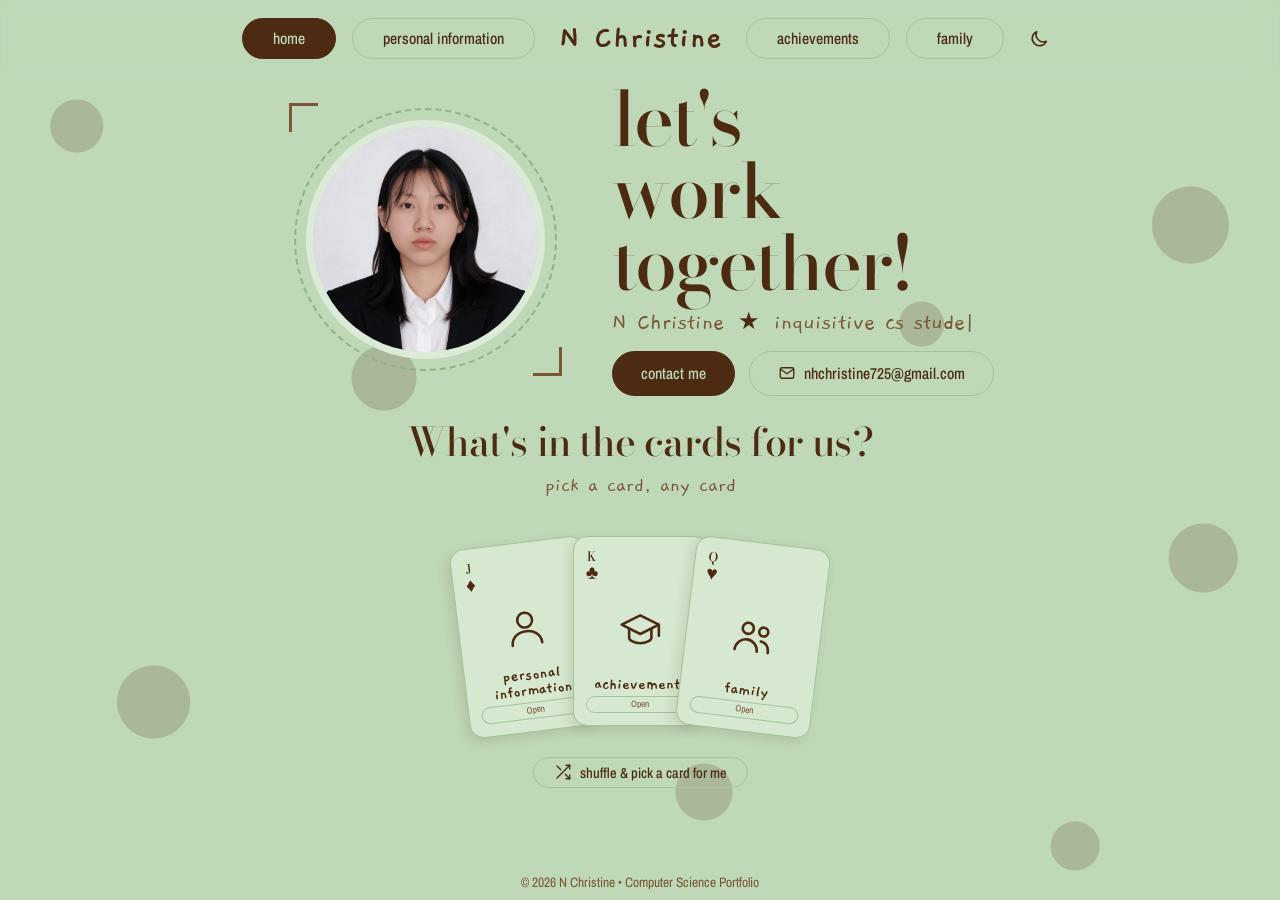
==== commit 71db8c5d: "Update index.html" ====
--- a/index.html
+++ b/index.html
@@ -411,6 +411,7 @@
 
     /* ===== ACHIEVEMENTS: experience-style cards, 3 columns, one screen on desktop ===== */
     .ach { max-width: 1100px; margin: 0 auto; }
+    .ach .ab-head { margin-bottom: 6px; }
     .xp-item { display: grid; grid-template-columns: 24px minmax(0, 1fr); gap: 6px; align-items: stretch; }
     .xp-rail { position: relative; }
     .xp-rail::before { content: ""; position: absolute; left: 11px; top: 40px; bottom: 0; border-left: 2px dashed var(--border); }
@@ -444,7 +445,7 @@
     @media (max-width: 1000px) { .xps { grid-template-columns: repeat(2, minmax(0, 1fr)); } }
     @media (max-width: 640px) { .xps { grid-template-columns: 1fr; } }
     @media (min-width: 901px) {
-      body:has(#view-education.active) main { padding-top: 6px; padding-bottom: 0; }
+      body:has(#view-education.active) main { padding-top: 6px; padding-bottom: 0; padding-left: 2.5%; padding-right: 2.5%; max-width: none; }
       body:has(#view-education.active) footer { padding: 6px; font-size: .85rem; }
       .ach { max-width: 1280px; }
       .xp-hint { margin: 0 0 10px; }
@@ -469,6 +470,7 @@
     .ab-num, .ab-label, .ab-card-title, .ab-k, .ab-row dt { font-family: "DM Mono", ui-monospace, Menlo, Consolas, monospace; }
     .ab-num { font-size: .95rem; color: var(--muted); }
     .ab-line { width: 30px; height: 1.5px; background: var(--muted); }
+    .ab-head { zoom: calc(.8 / var(--fz, 1)); }
     .ab-title { font-family: var(--serif); font-weight: 500; font-size: clamp(2.4rem, 5vw, 3.6rem); letter-spacing: -.02em; line-height: 1; }
     .nw { white-space: nowrap; }
     .ab-id { display: flex; align-items: center; gap: 22px; margin-bottom: 16px; }
@@ -522,9 +524,11 @@
     .ab-sub { font-family: var(--hand); font-size: 1.5rem; color: var(--muted); margin-left: 10px; white-space: nowrap; }
     @media (max-width: 700px) { .ab-title-wrap { flex-wrap: wrap; justify-content: center; row-gap: 4px; } .ab-sub { flex-basis: 100%; text-align: center; margin-left: 0; white-space: normal; font-size: 1.25rem; } }
     .ab .back-row { margin-top: 20px; }
+    #view-about .back-row { margin-top: 20px; }
+    @media (min-width: 901px) { #view-about .back-row { margin-top: 12px; padding-bottom: 4px; } }
 
     /* achievements on a horizontal timeline, oldest to newest */
-    .tl { list-style: none; margin: 4px 0 0; padding: 0; display: grid; grid-template-columns: repeat(8, minmax(0, 1fr)); grid-template-rows: auto 108px auto; column-gap: 14px; position: relative; }
+    .tl { list-style: none; margin: 4px 0 0; padding: 0; display: grid; grid-template-columns: repeat(8, minmax(0, 1fr)); grid-template-rows: auto 88px auto; column-gap: 12px; position: relative; }
     .tl::before { content: ""; grid-row: 2; grid-column: 1 / -1; align-self: center; height: 3px; background: var(--accent); border-radius: 2px; }
     .tl::after { content: ""; grid-row: 2; grid-column: 1 / -1; align-self: center; height: 16px; margin-right: -6px;
       background: linear-gradient(to bottom left, transparent 50%, var(--accent) 50%) right top / 14px 50% no-repeat,
@@ -532,29 +536,34 @@
       pointer-events: none; transform-origin: right center; }
     .tl-item { grid-column: var(--c) / span 2; grid-row: 1 / 4; display: grid; grid-template-rows: subgrid; position: relative; z-index: 1; }
     .tl-item .xp { display: grid; grid-template-columns: minmax(0, 1fr) auto; }
-    .tl-item.up .xp { grid-row: 1; align-self: end; }
-    .tl-item.down .xp { grid-row: 3; align-self: start; }
+    .tl-item.up .xp { grid-row: 1; align-self: stretch; }
+    .tl-item.down .xp { grid-row: 3; align-self: stretch; }
     /* neighbouring timeline items overlap by one grid column, so only the cards themselves take clicks */
     .tl-item { pointer-events: none; }
     .tl-item .xp { pointer-events: auto; }
     .tl-pt { grid-row: 2; position: relative; }
     .tl-node { position: absolute; left: 25%; top: 50%; width: 16px; height: 16px; margin: -8px 0 0 -8px; border: 3px solid var(--accent); border-radius: 4px; background: var(--bg); transform: rotate(45deg); }
     .tl-stem { position: absolute; left: 25%; margin-left: -1px; width: 2px; background: var(--accent); }
+    .tl-item.down .tl-node, .tl-item.down .tl-stem, .tl-item.down .tl-label { left: 75%; }
     .tl-item.up .tl-stem { bottom: 50%; height: 50%; }
     .tl-item.down .tl-stem { top: 50%; height: 50%; }
     .tl-label { position: absolute; left: 25%; transform: translateX(-50%); white-space: nowrap; font-family: "DM Mono", ui-monospace, monospace; font-size: .86rem; color: var(--text); font-weight: 500; }
-    .tl-item.up .tl-label { top: calc(50% + 22px); }
-    .tl-item.down .tl-label { bottom: calc(50% + 22px); }
+    .tl-item.up .tl-label { bottom: calc(50% + 10px); left: calc(25% + 14px); transform: none; }
+    .tl-item.down .tl-label { top: calc(50% + 10px); left: calc(75% - 14px); transform: translateX(-100%); }
     .tl .xp-year { display: none; }
     .tl .xp-top:not(:has(.xp-live)) { display: none; }
     .xp-live { display: inline-flex; align-items: center; gap: 7px; font-size: .82rem; font-weight: 500; padding: 1px 12px; border-radius: 30px; border: 1.5px solid var(--border); background: var(--card); color: var(--text); }
     .live-dot { width: 9px; height: 9px; border-radius: 50%; background: #5fa35a; box-shadow: 0 0 0 3px rgba(95, 163, 90, .25); animation: livePulse 1.8s ease-in-out infinite; }
     @keyframes livePulse { 0%, 100% { box-shadow: 0 0 0 3px rgba(95, 163, 90, .25); } 50% { box-shadow: 0 0 0 6px rgba(95, 163, 90, .08); } }
     @media (prefers-reduced-motion: reduce) { .live-dot { animation: none; } }
-    .tl .xp p { font-size: 1.1rem; line-height: 1.4; }
-    .tl .xp h3 { font-size: 1.5rem; }
-    .tl .xp-org { font-size: 1.12rem; }
-    .tl .xp-ico { width: 16px; height: 16px; }
+    .tl .xp p { font-size: 1.24rem; line-height: 1.4; }
+    .tl .xp h3 { font-size: 1.68rem; }
+    .tl .xp-org { font-size: 1.26rem; }
+    .tl .xp-ico { width: 18px; height: 18px; }
+    .tl .xp { padding: 14px 16px; gap: 12px; }
+    .tl .xp .cert-thumb { width: 92px; }
+    .tl .xp.wide .cert-thumb { width: 112px; }
+    .tl .xp .xp-logo-btn .xp-logo { height: 100px; }
     .tl-label { font-size: .96rem; }
     @media (max-width: 900px) {
       .tl { display: block; padding-left: 30px; }
@@ -563,7 +572,7 @@
       .tl::before { animation-name: lineDown !important; transform-origin: top !important; }
       .tl-item { display: block; margin-bottom: 18px; }
       .tl-pt { position: absolute; left: -30px; top: 22px; width: 20px; height: 20px; }
-      .tl-node { left: 10px; }
+      .tl-node, .tl-item.down .tl-node { left: 10px; }
       .tl-stem, .tl-label { display: none; }
       .tl .xp-year { display: inline; }
     }
@@ -604,7 +613,6 @@
     /* contact button pinned to the top-right corner of the page (desktop) */
     @media (min-width: 901px) {
       .navbar { padding-left: 28px; padding-right: 28px; }
-      #nav-contact { margin-left: auto; }
     }
     @media (min-width: 901px) {
       .ab { max-width: 1280px; }
@@ -685,7 +693,6 @@
       <button class="nav-btn" id="nav-education" onclick="showView('education')">achievements</button>
       <button class="nav-btn" id="nav-family" onclick="showView('family')">family</button>
       <button id="themeBtn" class="theme-btn" aria-label="Toggle dark mode"><svg class="icon i-moon" aria-hidden="true"><use href="#i-moon"/></svg><svg class="icon i-sun" aria-hidden="true"><use href="#i-sun"/></svg></button>
-      <button class="nav-btn" id="nav-contact" onclick="showView('contact')">contact</button>
     </div>
   </header>
 
@@ -700,7 +707,7 @@
           <h1>let's<br>work<br>together!</h1>
           <p class="caption">N Christine <span class="star">★</span> <span id="typing"></span><span class="cursor">|</span></p>
           <div class="btn-row">
-            <button class="btn primary" onclick="showView('contact')">contact me</button>
+            <a class="btn primary" href="https://mail.google.com/mail/?view=cm&amp;fs=1&amp;to=nhchristine725@gmail.com" target="_blank" rel="noopener">contact me</a>
             <button type="button" class="btn outline" data-copy="nhchristine725@gmail.com" title="Click to copy"><svg class="icon" aria-hidden="true"><use href="#i-mail"/></svg><span class="copy-label">nhchristine725@gmail.com</span></button>
           </div>
         </div>
@@ -733,15 +740,6 @@
           <div class="card-center"><svg class="icon" aria-hidden="true"><use href="#i-family"/></svg></div>
           <div>
             <div class="card-title-text">family</div>
-            <div class="card-badge">Open</div>
-          </div>
-        </div>
-
-        <div class="nav-card" onclick="showView('contact')">
-          <div class="card-corner">10<span class="card-suit">♠</span></div>
-          <div class="card-center"><svg class="icon" aria-hidden="true"><use href="#i-mail"/></svg></div>
-          <div>
-            <div class="card-title-text">contact</div>
             <div class="card-badge">Open</div>
           </div>
         </div>
@@ -810,11 +808,10 @@
         </div>
 
 
-        <div class="back-row">
-          <button class="btn outline" onclick="showView('home')"><svg class="icon" aria-hidden="true"><use href="#i-home"/></svg>back to home</button>
-          <button class="btn outline" onclick="showView('home')">← previous</button>
-          <button class="btn primary" onclick="showView('education')">continue →</button>
-        </div>
+      </div>
+      <div class="back-row">
+        <button class="btn outline" onclick="showView('home')">← previous</button>
+        <button class="btn primary" onclick="showView('education')">continue →</button>
       </div>
     </div>
 
@@ -840,14 +837,14 @@
           </article>
           <div class="tl-pt" aria-hidden="true"><span class="tl-stem"></span><span class="tl-node"></span><span class="tl-label">2015 – 2016</span></div>
         </li>
-                <li class="tl-item down" style="--c:2">
+                <li class="tl-item down" style="--c:1">
           <article class="xp">
             <div class="xp-body">
               <div class="xp-top"><span class="xp-year">2019</span></div>
               <h3>Summer Basic Sports Training</h3>
               <div class="xp-org"><svg class="xp-ico" viewBox="0 0 24 24" aria-hidden="true"><path d="M4 21V5l8-3 8 3v16"/><path d="M9 21v-5h6v5"/><path d="M9 9h.01M12 9h.01M15 9h.01M9 12.5h.01M12 12.5h.01M15 12.5h.01"/></svg><span>Department of Physical Education and Sports</span></div>
               <div class="xp-org"><svg class="xp-ico" viewBox="0 0 24 24" aria-hidden="true"><path d="M12 21s-7-6.2-7-11.5a7 7 0 0 1 14 0C19 14.8 12 21 12 21z"/><circle cx="12" cy="9.5" r="2.5"/></svg><span>Thanlyin, Yangon, Myanmar</span></div>
-              <p>Certificate of completion for a summer basic sports training course, issued under Myanmar's Ministry of Health and Sports.</p>
+              <p>Certificate of completion for a summer basic sports training course in swimming, issued under Myanmar's Ministry of Health and Sports, at age 12.</p>
             </div>
             <button class="cert-thumb" type="button" aria-label="Enlarge: Summer Basic Sports Training completion certificate"><img src="[data-uri]" alt="Summer Basic Sports Training completion certificate" /></button>
           </article>
@@ -866,7 +863,7 @@
           </article>
           <div class="tl-pt" aria-hidden="true"><span class="tl-stem"></span><span class="tl-node"></span><span class="tl-label">2024</span></div>
         </li>
-        <li class="tl-item down" style="--c:4">
+        <li class="tl-item down" style="--c:3">
           <article class="xp">
             <div class="xp-body">
               <div class="xp-top"><span class="xp-year">2024 – 2025</span></div>
@@ -892,14 +889,14 @@
           </article>
           <div class="tl-pt" aria-hidden="true"><span class="tl-stem"></span><span class="tl-node"></span><span class="tl-label">2026</span></div>
         </li>
-        <li class="tl-item down" style="--c:6">
+        <li class="tl-item down" style="--c:5">
           <article class="xp">
             <div class="xp-body">
               <div class="xp-top"><span class="xp-year">2026 – present</span><span class="xp-live"><span class="live-dot"></span>currently attending</span></div>
               <h3>BS in Computer Science</h3>
               <div class="xp-org"><svg class="xp-ico" viewBox="0 0 24 24" aria-hidden="true"><path d="M4 21V5l8-3 8 3v16"/><path d="M9 21v-5h6v5"/><path d="M9 9h.01M12 9h.01M15 9h.01M9 12.5h.01M12 12.5h.01M15 12.5h.01"/></svg><span>University of the Cordilleras</span></div>
               <div class="xp-org"><svg class="xp-ico" viewBox="0 0 24 24" aria-hidden="true"><path d="M12 21s-7-6.2-7-11.5a7 7 0 0 1 14 0C19 14.8 12 21 12 21z"/><circle cx="12" cy="9.5" r="2.5"/></svg><span>Baguio, Philippines</span></div>
-              <p>Focus areas: Python, Java, and analytics &amp; visualization. Started at age 20.</p>
+              <p>Currently attending as a first-year BS Computer Science student, at age 20.</p>
             </div>
             <button class="cert-thumb xp-logo-btn" type="button" aria-label="Enlarge: University of the Cordilleras seal"><img class="xp-logo" alt="University of the Cordilleras seal" src="[data-uri]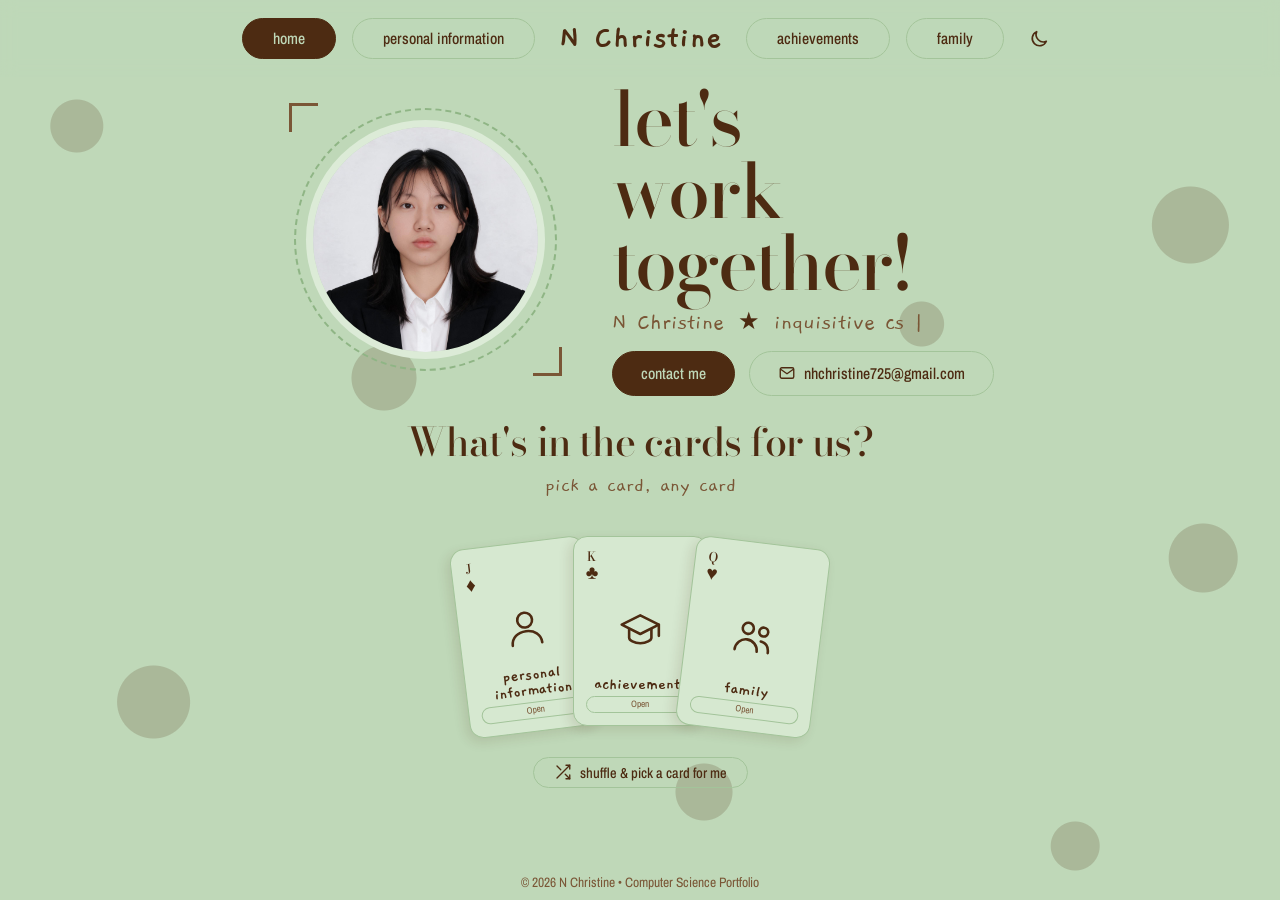
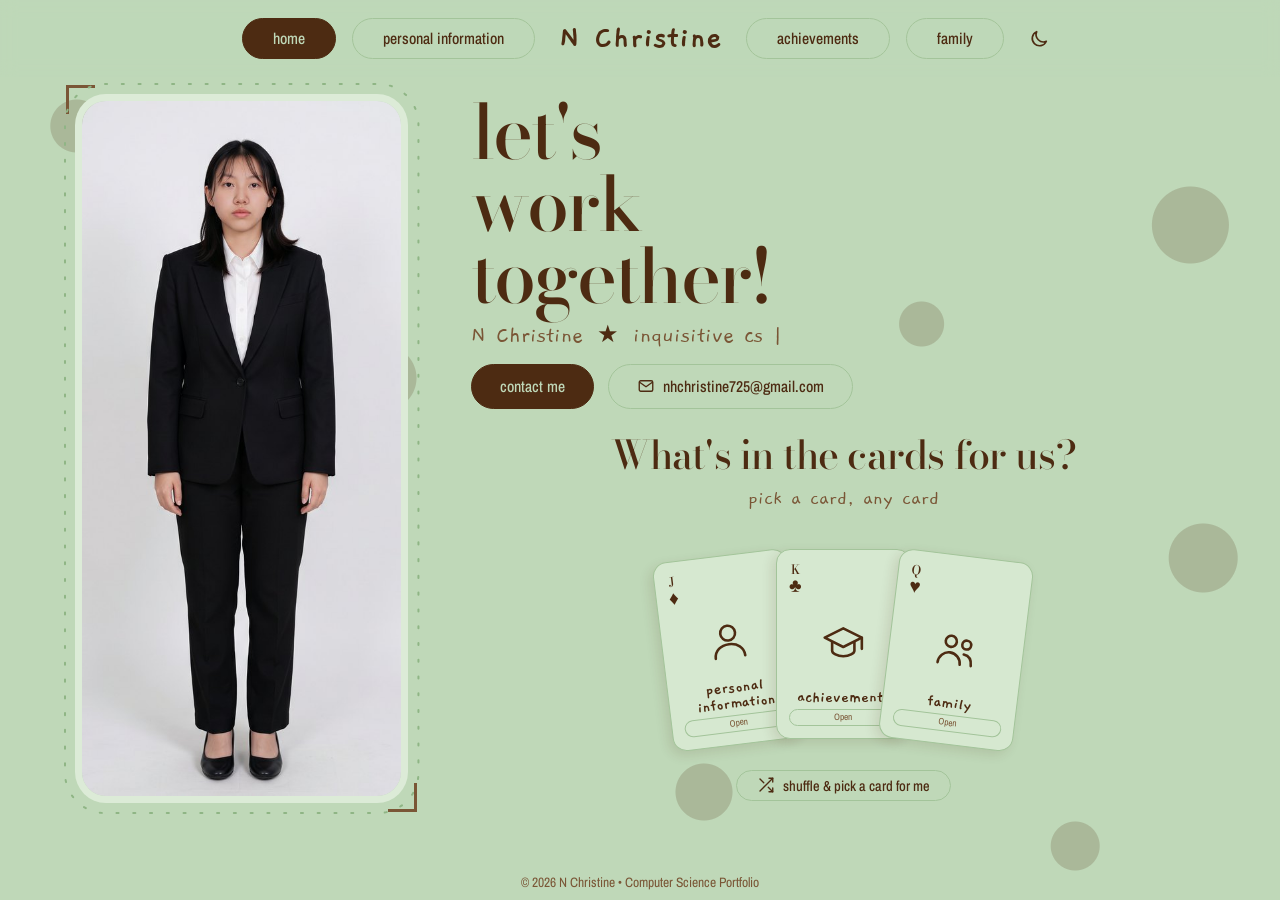
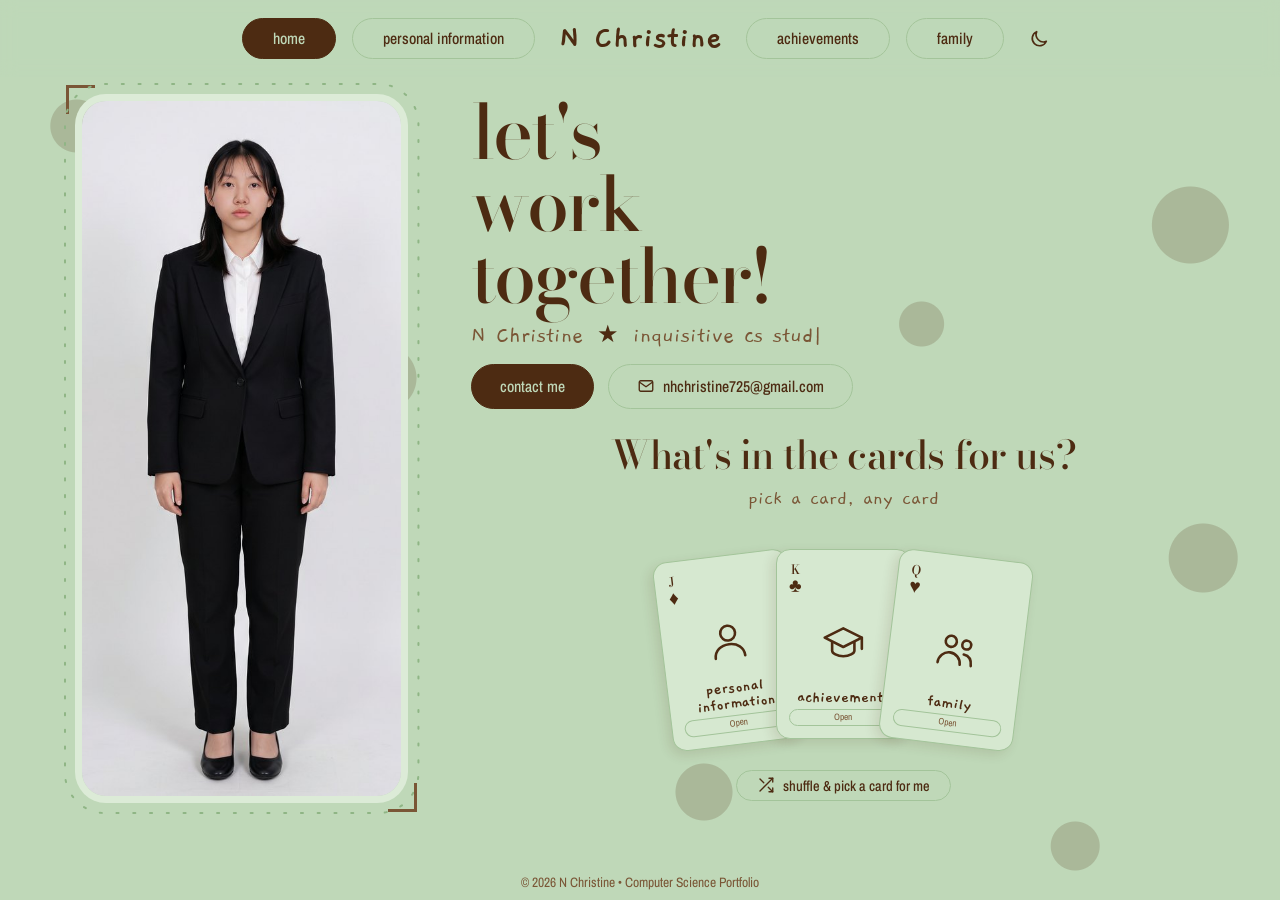
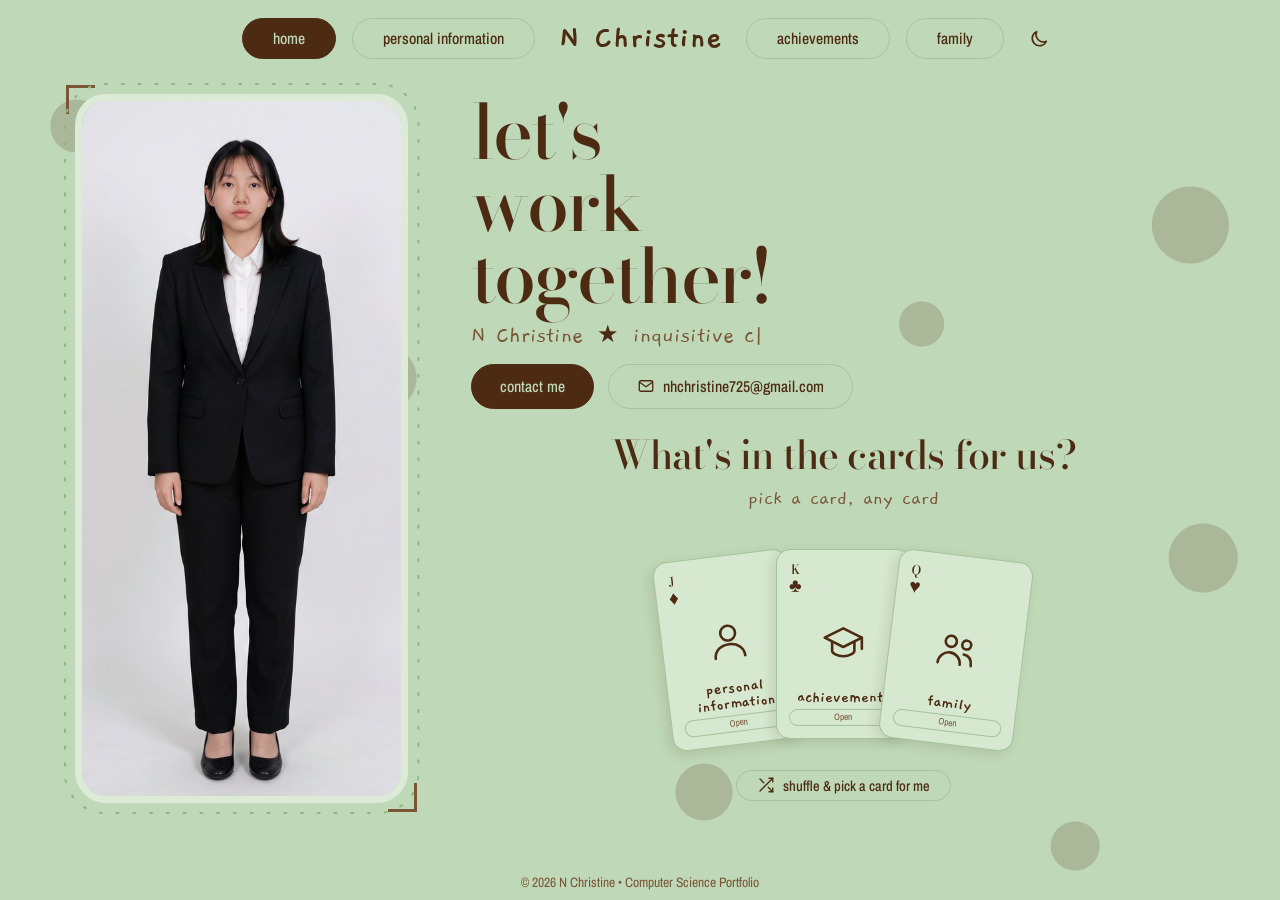
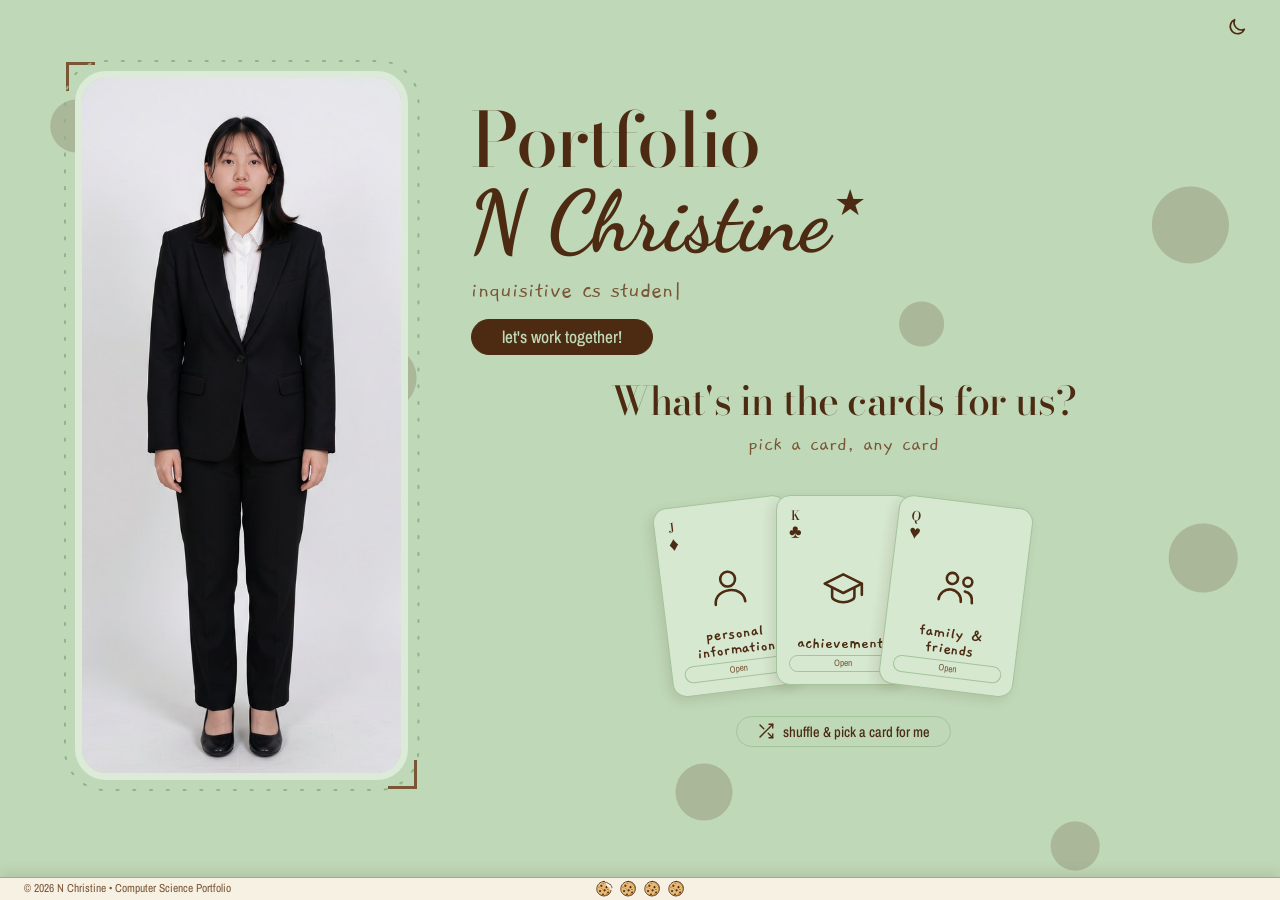
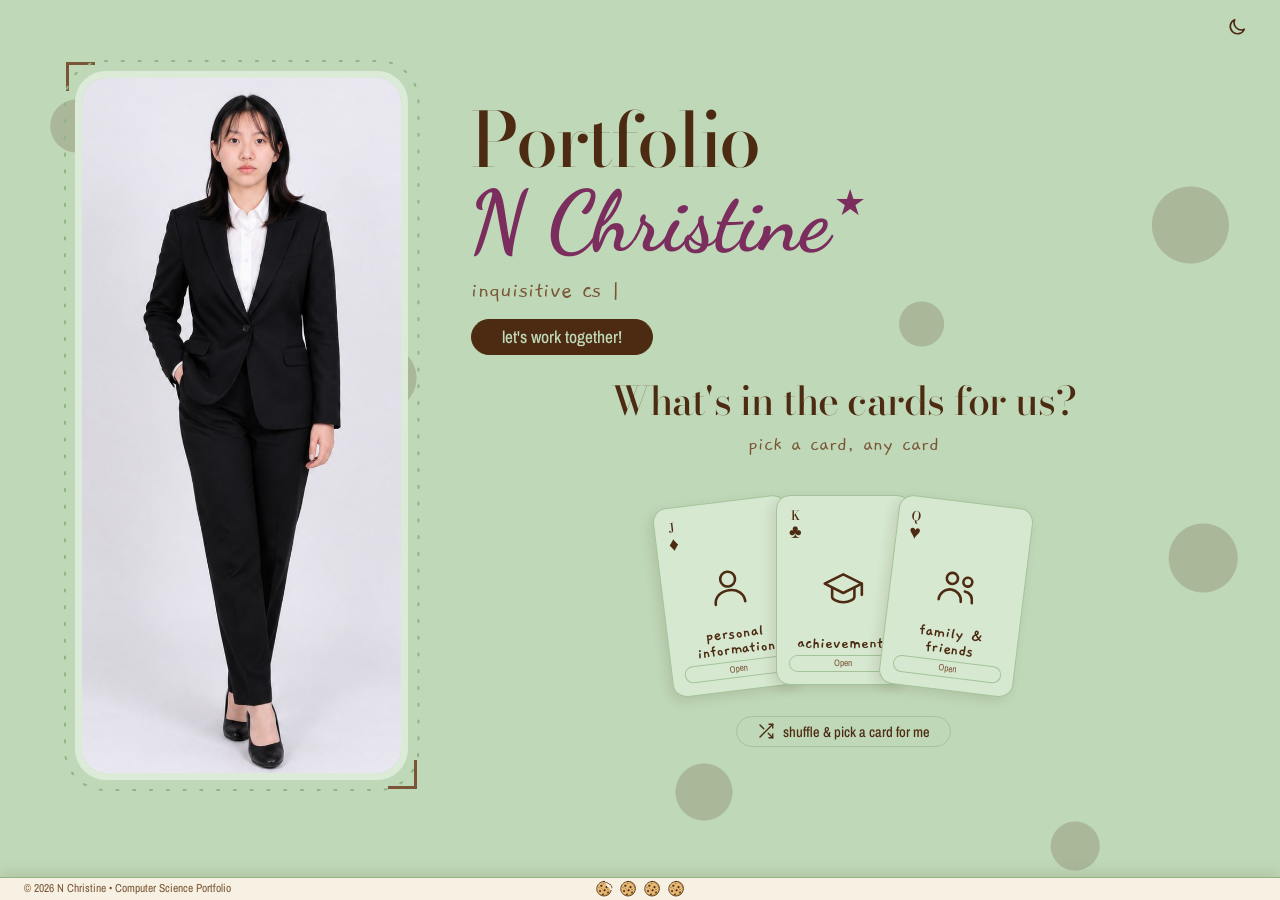
